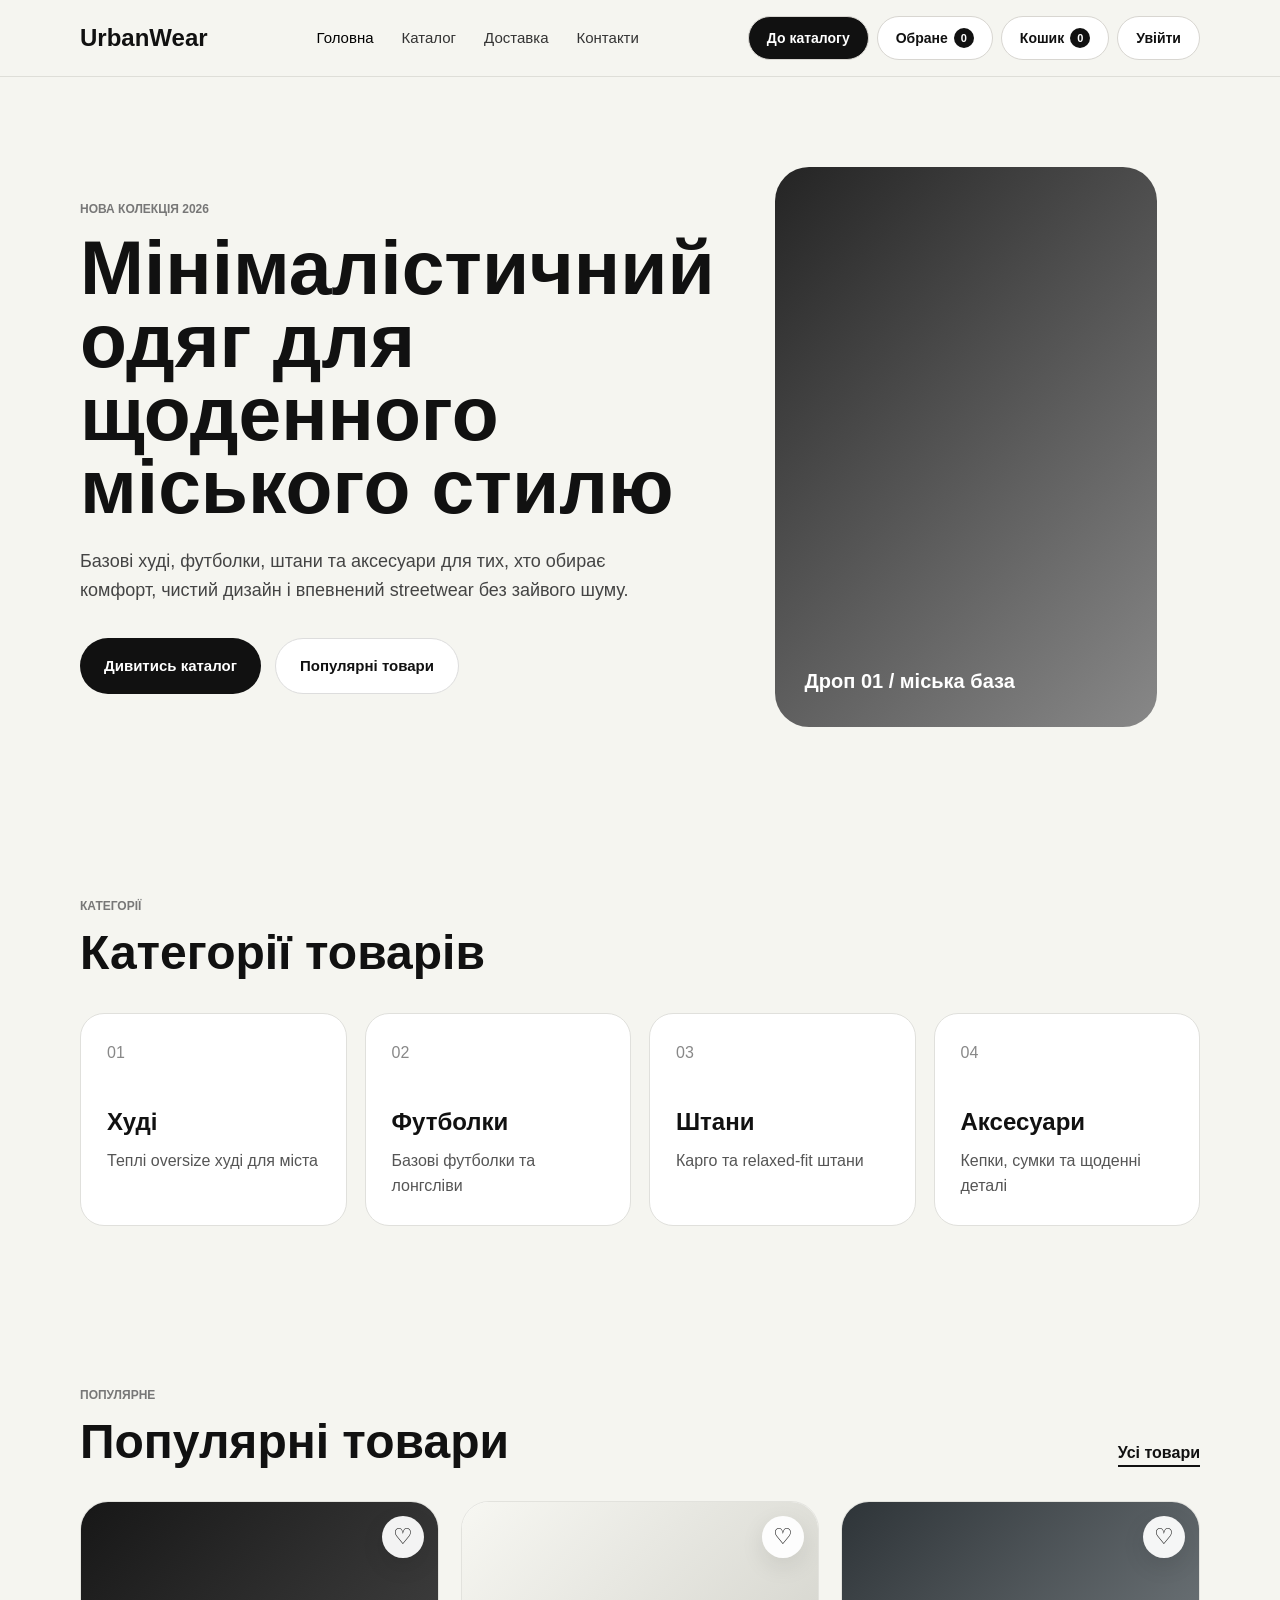
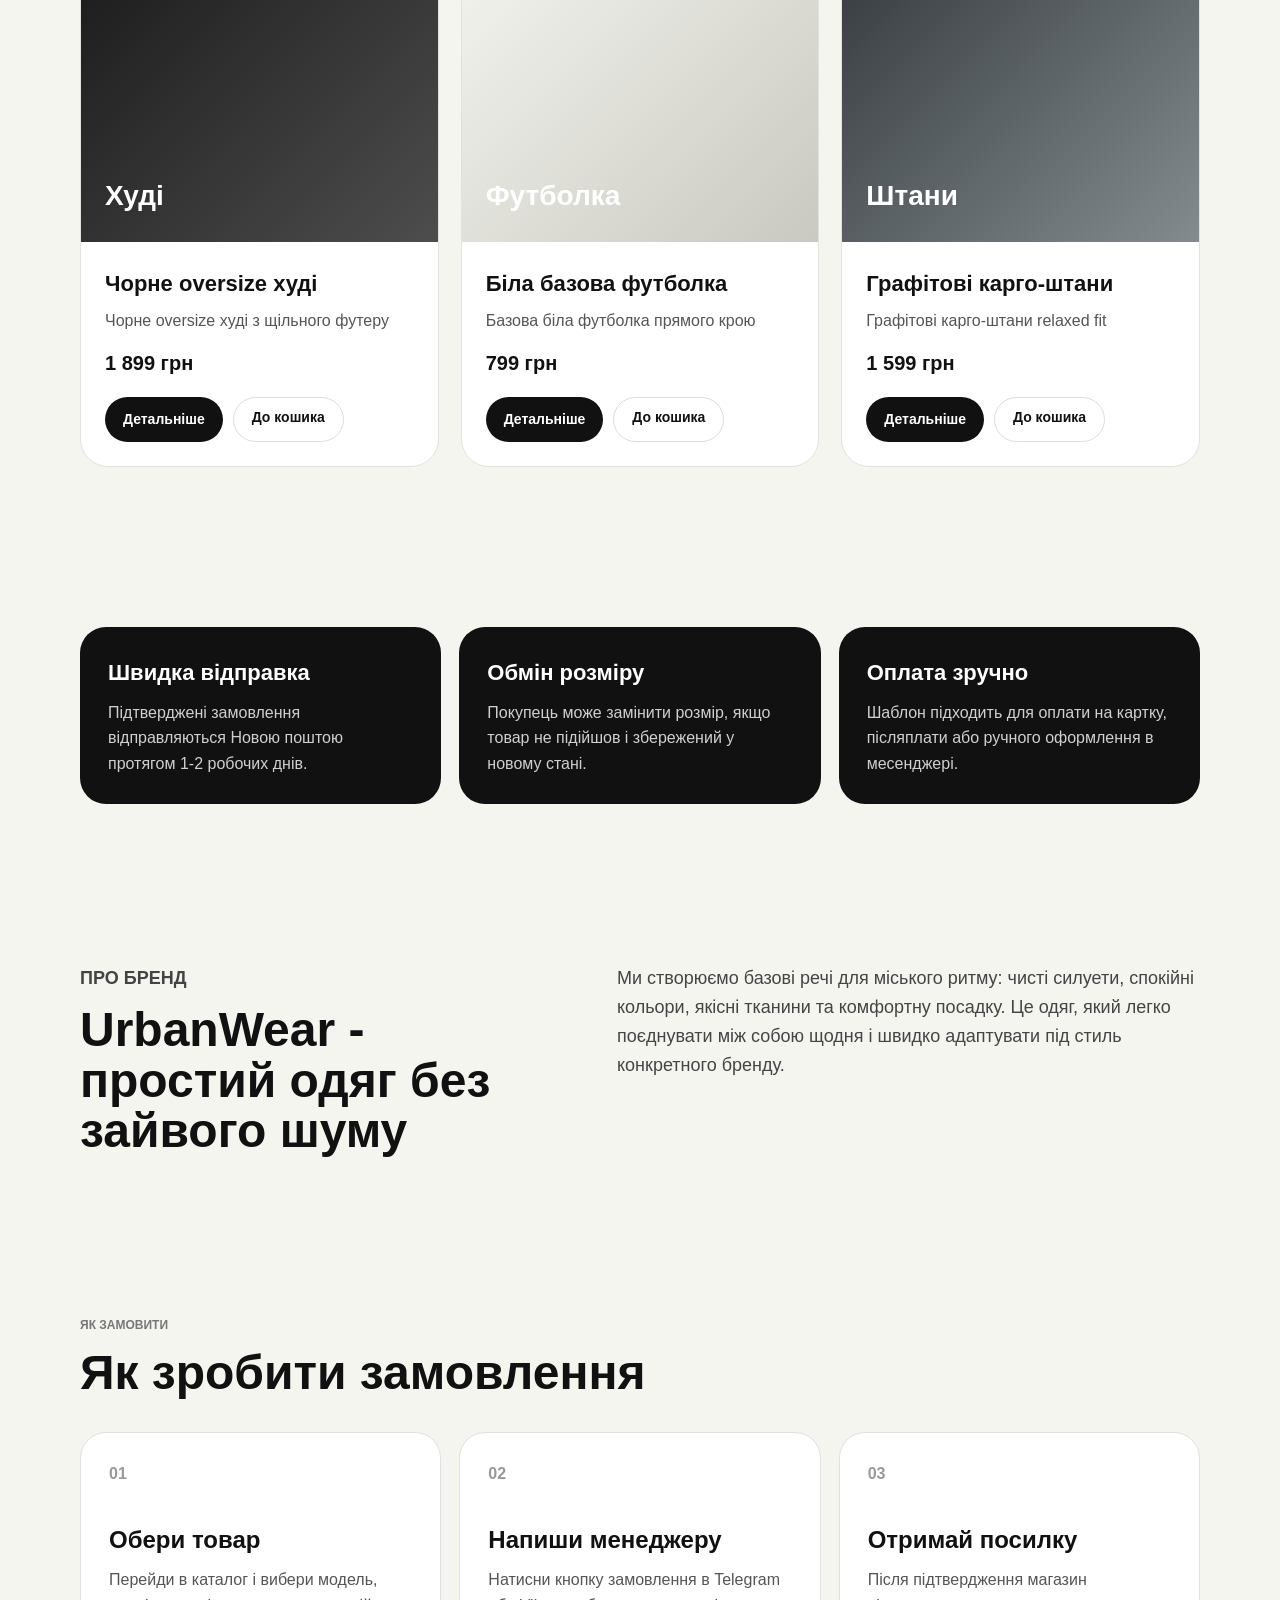
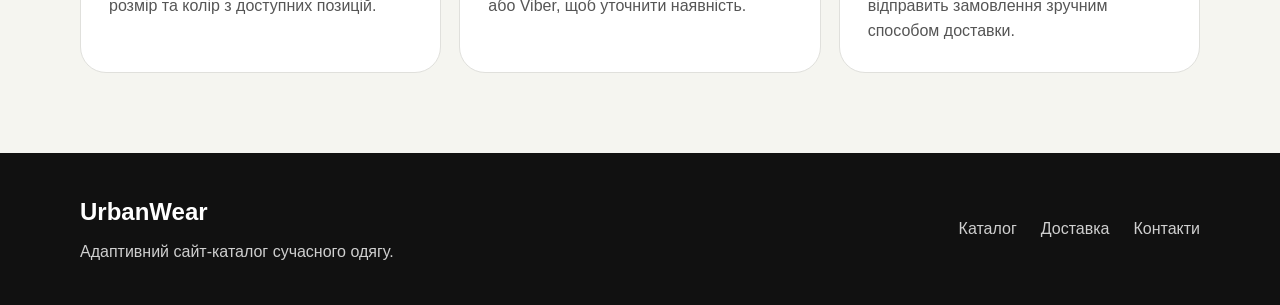
==== index.html @ c89735ac "Publish UrbanWear website" ====
<!DOCTYPE html>
<html lang="uk">
<head>
  <meta charset="UTF-8" />
  <meta name="viewport" content="width=device-width, initial-scale=1.0" />
  <meta
    name="description"
    content="UrbanWear - адаптивний HTML/CSS/JS шаблон сайту-каталогу для магазину одягу, streetwear бренду або Instagram-магазину."
  />
  <title>UrbanWear - магазин сучасного одягу</title>
  <link rel="stylesheet" href="css/style.css?v=mobile-hero-2" />
  <link rel="stylesheet" href="css/mobile-store.css?v=mobile-hero-2" />
</head>
<body>
  <header class="header">
    <div class="container header__inner">
      <a href="index.html" class="logo">UrbanWear</a>

      <button class="burger" type="button" aria-label="Відкрити меню">
        <span></span>
        <span></span>
        <span></span>
      </button>

      <nav class="nav" aria-label="Головна навігація">
        <a href="index.html" aria-current="page">Головна</a>
        <a href="catalog.html">Каталог</a>
        <a href="delivery.html">Доставка</a>
        <a href="contacts.html">Контакти</a>
      </nav>

      <a href="catalog.html" class="header__btn">До каталогу</a>
    </div>
  </header>

  <main>
    <section class="hero">
      <div class="container hero__inner">
        <div class="hero__content">
          <p class="label" data-store-text="heroKicker">Нова колекція 2026</p>
          <h1 data-store-text="heroTitle">Мінімалістичний одяг для щоденного міського стилю</h1>
          <p class="hero__text" data-store-text="heroText">
            Базові худі, футболки, штани та аксесуари для тих, хто обирає комфорт,
            чистий дизайн і впевнений streetwear без зайвого шуму.
          </p>
          <div class="hero__actions">
            <a href="catalog.html" class="btn btn--dark">Дивитись каталог</a>
            <a href="#popular" class="btn btn--light">Популярні товари</a>
          </div>
        </div>

        <div class="hero__image" aria-label="Візуальний блок колекції UrbanWear">
          <div class="hero__photo-placeholder">
            <span data-store-text="heroVisualText">Дроп 01 / міська база</span>
          </div>
        </div>
      </div>
    </section>

    <section class="categories">
      <div class="container">
        <div class="section-heading">
          <p class="label">Категорії</p>
          <h2>Категорії товарів</h2>
        </div>

        <div class="category-grid">
          <a href="catalog.html" class="category-card">
            <span>01</span>
            <h3>Худі</h3>
            <p>Теплі oversize худі для міста</p>
          </a>

          <a href="catalog.html" class="category-card">
            <span>02</span>
            <h3>Футболки</h3>
            <p>Базові футболки та лонгсліви</p>
          </a>

          <a href="catalog.html" class="category-card">
            <span>03</span>
            <h3>Штани</h3>
            <p>Карго та relaxed-fit штани</p>
          </a>

          <a href="catalog.html" class="category-card">
            <span>04</span>
            <h3>Аксесуари</h3>
            <p>Кепки, сумки та щоденні деталі</p>
          </a>
        </div>
      </div>
    </section>

    <section class="popular" id="popular">
      <div class="container">
        <div class="section-heading section-heading--between">
          <div>
            <p class="label">Популярне</p>
            <h2>Популярні товари</h2>
          </div>

          <a href="catalog.html" class="text-link">Усі товари</a>
        </div>

        <div class="product-grid" id="popularProducts"></div>
      </div>
    </section>

    <section class="benefits">
      <div class="container benefits__grid">
        <div class="benefit-card">
          <h3>Швидка відправка</h3>
          <p>Підтверджені замовлення відправляються Новою поштою протягом 1-2 робочих днів.</p>
        </div>

        <div class="benefit-card">
          <h3>Обмін розміру</h3>
          <p>Покупець може замінити розмір, якщо товар не підійшов і збережений у новому стані.</p>
        </div>

        <div class="benefit-card">
          <h3>Оплата зручно</h3>
          <p>Шаблон підходить для оплати на картку, післяплати або ручного оформлення в месенджері.</p>
        </div>
      </div>
    </section>

    <section class="about">
      <div class="container about__inner">
        <div>
          <p class="label">Про бренд</p>
          <h2 data-store-text="aboutTitle">UrbanWear - простий одяг без зайвого шуму</h2>
        </div>

        <p data-store-text="aboutText">
          Ми створюємо базові речі для міського ритму: чисті силуети, спокійні кольори,
          якісні тканини та комфортну посадку. Це одяг, який легко поєднувати між собою
          щодня і швидко адаптувати під стиль конкретного бренду.
        </p>
      </div>
    </section>

    <section class="order-steps">
      <div class="container">
        <div class="section-heading">
          <p class="label">Як замовити</p>
          <h2>Як зробити замовлення</h2>
        </div>

        <div class="steps-grid">
          <div class="step-card">
            <span>01</span>
            <h3>Обери товар</h3>
            <p>Перейди в каталог і вибери модель, розмір та колір з доступних позицій.</p>
          </div>

          <div class="step-card">
            <span>02</span>
            <h3>Напиши менеджеру</h3>
            <p>Натисни кнопку замовлення в Telegram або Viber, щоб уточнити наявність.</p>
          </div>

          <div class="step-card">
            <span>03</span>
            <h3>Отримай посилку</h3>
            <p>Після підтвердження магазин відправить замовлення зручним способом доставки.</p>
          </div>
        </div>
      </div>
    </section>
  </main>

  <footer class="footer">
    <div class="container footer__inner">
      <div>
        <a href="index.html" class="logo logo--footer">UrbanWear</a>
        <p data-store-text="footerText">Адаптивний сайт-каталог сучасного одягу.</p>
      </div>

      <div class="footer__links">
        <a href="catalog.html">Каталог</a>
        <a href="delivery.html">Доставка</a>
        <a href="contacts.html">Контакти</a>
      </div>
    </div>
  </footer>

  <script src="js/products.js"></script>
  <script src="js/auth.js"></script>
  <script src="js/analytics.js"></script>
  <script src="js/cart.js"></script>
  <script src="js/favorites.js"></script>
  <script src="js/main.js?v=mobile-hero-2"></script>
</body>
</html>
---- css/style.css ----
* { box-sizing: border-box; margin: 0; padding: 0; }
html { scroll-behavior: smooth; }
body { font-family: Arial, sans-serif; background: #f5f5f0; color: #111111; line-height: 1.6; }
a { color: inherit; text-decoration: none; }
.container { width: min(1120px, 92%); margin: 0 auto; }
.header { background: #f5f5f0; border-bottom: 1px solid #deded8; position: sticky; top: 0; z-index: 10; }
.header__inner { height: 76px; display: flex; align-items: center; justify-content: space-between; }
.logo { font-size: 24px; font-weight: 800; letter-spacing: 0; }
.nav { display: flex; gap: 28px; font-size: 15px; }
.nav a { color: #333333; }
.nav a:hover,
.nav a[aria-current="page"] { color: #000000; }
.header__btn { background: #111111; color: #ffffff; padding: 12px 20px; border-radius: 999px; font-size: 14px; }
.mobile-header-shortcuts { display: none; }
.hero { padding: 90px 0; }
.hero__inner { display: grid; grid-template-columns: 1.1fr 0.9fr; gap: 60px; align-items: center; }
.label { text-transform: uppercase; letter-spacing: 0; font-size: 12px; font-weight: 700; color: #777777; margin-bottom: 12px; }
.hero h1 { font-size: clamp(42px, 6vw, 78px); line-height: 0.95; letter-spacing: 0; max-width: 720px; margin-bottom: 24px; }
.hero__text { font-size: 18px; color: #444444; max-width: 580px; margin-bottom: 34px; }
.hero__actions { display: flex; gap: 14px; flex-wrap: wrap; }
.btn { display: inline-flex; align-items: center; justify-content: center; padding: 15px 24px; border-radius: 999px; font-weight: 700; font-size: 15px; }
.btn--dark { background: #111111; color: #ffffff; }
.btn--light { background: #ffffff; color: #111111; border: 1px solid #dddddd; }
.hero__photo-placeholder { height: 560px; background: linear-gradient(135deg, #242424, #888888); border-radius: 34px; display: flex; align-items: flex-end; justify-content: flex-start; padding: 30px; color: #ffffff; font-weight: 700; font-size: 20px; }
.categories, .popular, .benefits, .about, .order-steps { padding: 80px 0; }
.section-heading { margin-bottom: 34px; }
.section-heading h2 { font-size: clamp(32px, 4vw, 48px); letter-spacing: 0; line-height: 1.05; }
.section-heading--between { display: flex; justify-content: space-between; align-items: end; gap: 24px; }
.text-link { font-weight: 700; border-bottom: 2px solid #111111; }
.category-grid { display: grid; grid-template-columns: repeat(4, 1fr); gap: 18px; }
.category-card { background: #ffffff; border: 1px solid #e0e0dc; border-radius: 24px; padding: 26px; min-height: 180px; transition: 0.2s ease; }
.category-card:hover { transform: translateY(-4px); border-color: #111111; }
.category-card span { display: block; color: #888888; margin-bottom: 38px; }
.category-card h3 { font-size: 24px; margin-bottom: 6px; }
.category-card p { color: #555555; }
.product-grid { display: grid; grid-template-columns: repeat(3, 1fr); gap: 22px; }
.product-card { background: #ffffff; border-radius: 28px; overflow: hidden; border: 1px solid #e2e2dd; }
.product-card { position: relative; }
.product-favorite-button { width: 42px; height: 42px; position: absolute; z-index: 2; top: 14px; right: 14px; border: 0; border-radius: 50%; background: rgba(255,255,255,.94); color: #111; font-size: 22px; cursor: pointer; box-shadow: 0 8px 24px rgba(0,0,0,.09); }
.product-favorite-button.is-favorite { background: #111; color: #fff; }
.product-card[hidden] { display: none; }
.product-card__image { height: 340px; background: var(--product-bg, #d9d9d2); display: flex; align-items: flex-end; padding: 24px; font-weight: 800; font-size: 28px; color: #ffffff; transition: filter 0.2s ease; }
.product-card__image:hover { filter: contrast(1.08); }
.product-card__image--photo,
.product-gallery__main--photo,
.cart-item__visual--photo {
  background-size: cover;
  background-position: center;
  background-repeat: no-repeat;
}

/* Mobile-only storefront polish. Desktop styles above remain unchanged. */
@media (max-width: 760px) {
  body {
    font-size: 17px;
    line-height: 1.5;
    background: #fbfaf8;
  }

  .container {
    width: calc(100% - 24px);
  }

  .header {
    background: rgba(255, 255, 255, .96);
    box-shadow: 0 4px 18px rgba(17, 17, 17, .035);
  }

  .header__inner {
    min-height: 76px;
    padding: 12px 0;
    grid-template-columns: auto minmax(0, 1fr);
  }

  .logo {
    font-size: clamp(22px, 7vw, 29px);
    letter-spacing: 3px;
    white-space: nowrap;
  }

  .burger {
    width: 48px;
    height: 48px;
    border: 0;
    border-radius: 12px;
  }

  .burger span {
    width: 24px;
  }

  .nav {
    border-radius: 14px;
    padding: 8px;
  }

  .nav a {
    min-height: 50px;
    padding: 13px 16px;
    font-size: 17px;
  }

  .hero,
  .page-hero,
  .product-page {
    padding-top: 34px;
  }

  .hero h1,
  .page-hero h1 {
    font-size: clamp(38px, 11vw, 52px);
    line-height: 1.02;
  }

  .hero__text,
  .page-hero p {
    font-size: 17px;
    line-height: 1.55;
  }

  .btn,
  .filter-btn,
  .product-card__btn {
    min-height: 50px;
    font-size: 16px;
  }

  .catalog-filter {
    margin-bottom: 22px;
    gap: 10px;
    scrollbar-width: none;
  }

  .catalog-filter::-webkit-scrollbar {
    display: none;
  }

  .filter-btn {
    min-height: 46px;
    padding: 0 18px;
  }

  .product-grid,
  .product-grid--catalog {
    grid-template-columns: repeat(2, minmax(0, 1fr));
    gap: 12px;
  }

  .product-card {
    min-width: 0;
    border-radius: 15px;
    box-shadow: 0 10px 30px rgba(25, 20, 15, .035);
  }

  .product-card__image {
    height: clamp(205px, 56vw, 280px);
    padding: 12px;
    font-size: 14px;
  }

  .product-card__image--photo span {
    padding: 5px 8px;
    font-size: 10px;
  }

  .product-favorite-button {
    width: 44px;
    height: 44px;
    top: 10px;
    right: 10px;
    font-size: 22px;
  }

  .product-card__body {
    padding: 14px;
  }

  .product-card__body h3 {
    min-height: 42px;
    margin-bottom: 6px;
    font-size: 16px;
    line-height: 1.3;
  }

  .product-card__body p {
    margin-bottom: 9px;
    font-size: 13px;
  }

  .product-card__body strong {
    margin-bottom: 12px;
    font-size: 18px;
  }

  .product-card__btn {
    min-height: 46px;
    padding: 10px 8px;
    font-size: 14px;
    text-align: center;
  }

  .product-page__inner {
    gap: 16px;
  }

  .product-gallery__main {
    height: min(112vw, 520px);
    border-radius: 16px;
  }

  .product-gallery__thumb {
    height: 94px;
    border-radius: 12px;
  }

  .product-info {
    padding: 20px;
    border-radius: 16px;
  }

  .product-info h1 {
    font-size: 36px;
    line-height: 1.06;
  }

  .product-info__desc,
  .product-details li {
    font-size: 16px;
  }

  .product-price {
    font-size: 30px;
  }

  .size-list button {
    min-height: 52px;
    font-size: 16px;
  }

  .product-actions .btn {
    min-height: 52px;
  }

  .category-grid,
  .benefits__grid,
  .steps-grid,
  .info-grid,
  .contacts-grid,
  .form-layout {
    grid-template-columns: 1fr;
  }

  .category-card,
  .benefit-card,
  .step-card,
  .info-card,
  .contact-card,
  .contact-form,
  .faq-item {
    border-radius: 16px;
    padding: 22px;
  }

  .contact-list li,
  .info-card li {
    min-height: 58px;
    font-size: 16px;
  }

  .contact-form label {
    font-size: 16px;
  }

  .contact-form input,
  .contact-form textarea,
  .auth-card input {
    min-height: 54px;
    font-size: 16px;
  }

  .auth-page {
    padding: 32px 0 50px;
  }

  .auth-layout,
  .auth-grid {
    grid-template-columns: 1fr;
    gap: 18px;
  }

  .auth-copy h1 {
    font-size: 40px;
  }

  .auth-card {
    padding: 24px;
    border-radius: 16px;
  }

  .auth-card h2 {
    font-size: 28px;
  }

  .social-login {
    grid-template-columns: 1fr;
  }

  .social-login button {
    min-height: 50px;
    font-size: 15px;
  }
}

@media (max-width: 380px) {
  .product-grid,
  .product-grid--catalog {
    gap: 8px;
  }

  .product-card__body {
    padding: 11px;
  }

  .product-card__body h3 {
    font-size: 15px;
  }

  .product-card__btn {
    font-size: 13px;
  }
}
.product-card__image--photo span,
.product-gallery__main--photo span,
.cart-item__visual--photo span {
  border-radius: 999px;
  background: rgba(17, 17, 17, 0.72);
  padding: 8px 12px;
  color: #ffffff;
  font-size: 13px;
}
.product-card__body { padding: 24px; }
.product-card__body h3 { font-size: 22px; margin-bottom: 6px; }
.product-card__body p { color: #555555; margin-bottom: 14px; }
.product-card__body strong { display: block; font-size: 20px; margin-bottom: 18px; }
.product-card__btn { display: inline-flex; background: #111111; color: #ffffff; padding: 11px 18px; border-radius: 999px; font-size: 14px; font-weight: 700; }
.benefits__grid { display: grid; grid-template-columns: repeat(3, 1fr); gap: 18px; }
.benefit-card { background: #111111; color: #ffffff; border-radius: 26px; padding: 28px; }
.benefit-card h3 { font-size: 22px; margin-bottom: 10px; }
.benefit-card p { color: #d0d0d0; }
.about__inner { display: grid; grid-template-columns: 0.9fr 1.1fr; gap: 60px; align-items: start; }
.about h2 { font-size: clamp(32px, 4vw, 48px); line-height: 1.05; letter-spacing: 0; }
.about p { font-size: 18px; color: #444444; }
.steps-grid { display: grid; grid-template-columns: repeat(3, 1fr); gap: 18px; }
.step-card { background: #ffffff; border-radius: 26px; padding: 28px; border: 1px solid #e0e0dc; }
.step-card span { display: block; font-weight: 800; color: #999999; margin-bottom: 34px; }
.step-card h3 { font-size: 24px; margin-bottom: 8px; }
.step-card p { color: #555555; }
.footer { padding: 40px 0; background: #111111; color: #ffffff; }
.footer__inner { display: flex; align-items: center; justify-content: space-between; gap: 24px; }
.logo--footer { display: inline-block; margin-bottom: 8px; }
.footer p { color: #cfcfcf; }
.footer__links { display: flex; gap: 24px; color: #cfcfcf; }
.page { padding: 80px 0; }
.page h1 { font-size: clamp(40px, 6vw, 72px); line-height: 1; letter-spacing: 0; margin-bottom: 18px; }
.page p { color: #444; font-size: 18px; max-width: 720px; }
@media (max-width: 900px) {
  .header__inner { height: auto; padding: 18px 0; flex-wrap: wrap; gap: 16px; }
  .nav { order: 3; width: 100%; justify-content: center; flex-wrap: wrap; gap: 18px; }
  .hero { padding: 60px 0; }
  .hero__inner, .about__inner { grid-template-columns: 1fr; gap: 34px; }
  .hero__photo-placeholder { height: 380px; }
  .category-grid, .product-grid, .benefits__grid, .steps-grid { grid-template-columns: 1fr 1fr; }
}
@media (max-width: 620px) {
  .header__btn { display: none; }
  .hero h1 { letter-spacing: 0; }
  .category-grid, .product-grid, .benefits__grid, .steps-grid { grid-template-columns: 1fr; }
  .section-heading--between { align-items: flex-start; flex-direction: column; }
  .footer__inner { align-items: flex-start; flex-direction: column; }
  .footer__links { flex-direction: column; gap: 10px; }
}
/* Inner pages */

.page-hero {
  padding: 80px 0 40px;
}

.page-hero h1 {
  font-size: clamp(42px, 6vw, 72px);
  line-height: 0.95;
  letter-spacing: 0;
  margin-bottom: 18px;
}

.page-hero p {
  max-width: 620px;
  font-size: 18px;
  color: #444444;
}

.catalog-section {
  padding: 40px 0 90px;
}

.catalog-filter {
  display: flex;
  gap: 12px;
  flex-wrap: wrap;
  margin-bottom: 34px;
}

.filter-btn {
  border: 1px solid #d8d8d2;
  background: #ffffff;
  color: #111111;
  padding: 11px 18px;
  border-radius: 999px;
  font-weight: 700;
  cursor: pointer;
}

.filter-btn.active,
.filter-btn:hover {
  background: #111111;
  color: #ffffff;
  border-color: #111111;
}

.product-grid--catalog {
  grid-template-columns: repeat(3, 1fr);
}

@media (max-width: 900px) {
  .product-grid--catalog {
    grid-template-columns: 1fr 1fr;
  }
}

@media (max-width: 620px) {
  .product-grid--catalog {
    grid-template-columns: 1fr;
  }

  .page-hero h1 {
    letter-spacing: 0;
  }
}/* Product page */

.product-page {
  padding: 80px 0;
}

.product-page__inner {
  display: grid;
  grid-template-columns: 1fr 0.9fr;
  gap: 60px;
  align-items: start;
}

.product-gallery__main {
  height: 640px;
  border-radius: 34px;
  background: var(--product-bg, linear-gradient(135deg, #1f1f1f, #777777));
  color: #ffffff;
  display: flex;
  align-items: flex-end;
  padding: 34px;
  font-size: 42px;
  font-weight: 800;
  letter-spacing: 0;
}

.product-gallery__thumbs {
  display: grid;
  grid-template-columns: repeat(3, 1fr);
  gap: 14px;
  margin-top: 14px;
}

.product-gallery__thumb {
  height: 130px;
  border-radius: 22px;
  background: #d8d8d2;
  border: 0;
  display: flex;
  align-items: center;
  justify-content: center;
  font-weight: 800;
  color: #555555;
  cursor: pointer;
}

.product-gallery__thumb--photo {
  background-size: cover;
  background-position: center;
  background-repeat: no-repeat;
}

.product-gallery__thumb.is-active {
  outline: 2px solid #111111;
  outline-offset: 3px;
}

.product-info {
  background: #ffffff;
  border: 1px solid #e1e1dc;
  border-radius: 34px;
  padding: 38px;
  position: sticky;
  top: 100px;
}

.product-info h1 {
  font-size: clamp(36px, 5vw, 58px);
  line-height: 0.95;
  letter-spacing: 0;
  margin-bottom: 20px;
}

.product-info__desc {
  color: #444444;
  font-size: 17px;
  margin-bottom: 24px;
}

.product-price {
  font-size: 32px;
  font-weight: 800;
  margin-bottom: 28px;
}

.product-options,
.product-details {
  margin-bottom: 28px;
}

.product-options h3,
.product-details h3 {
  font-size: 20px;
  margin-bottom: 12px;
}

.size-list {
  display: flex;
  gap: 10px;
  flex-wrap: wrap;
}

.size-list button {
  width: 52px;
  height: 44px;
  border-radius: 999px;
  border: 1px solid #d5d5cf;
  background: #f5f5f0;
  font-weight: 800;
  cursor: pointer;
}

.size-list button:hover,
.size-list button.is-active {
  background: #111111;
  color: #ffffff;
  border-color: #111111;
}

.product-details ul {
  list-style: none;
}

.product-details li {
  padding: 10px 0;
  border-bottom: 1px solid #eeeeea;
  color: #444444;
}

.product-actions {
  display: flex;
  flex-wrap: wrap;
  gap: 12px;
  margin-bottom: 18px;
}
.product-actions .btn--favorite { border: 1px solid #e2e2dd; background: #fff; color: #111; gap: 5px; }
.product-actions .btn--favorite.is-favorite { background: #f4ede5; }

.product-note {
  font-size: 13px;
  color: #777777;
}

@media (max-width: 900px) {
  .product-page__inner {
    grid-template-columns: 1fr;
  }

  .product-info {
    position: static;
  }

  .product-gallery__main {
    height: 460px;
  }
}

@media (max-width: 620px) {
  .product-page {
    padding: 50px 0;
  }

  .product-info {
    padding: 26px;
  }

  .product-gallery__main {
    height: 360px;
    font-size: 32px;
    border-radius: 26px;
  }

  .product-gallery__thumb {
    height: 90px;
  }
}/* Delivery page */

.info-section {
  padding: 40px 0 80px;
}

.info-grid {
  display: grid;
  grid-template-columns: repeat(3, 1fr);
  gap: 18px;
}

.info-card {
  background: #ffffff;
  border: 1px solid #e1e1dc;
  border-radius: 28px;
  padding: 30px;
}

.info-card span {
  display: block;
  font-weight: 800;
  color: #999999;
  margin-bottom: 36px;
}

.info-card h2 {
  font-size: 30px;
  line-height: 1;
  letter-spacing: 0;
  margin-bottom: 16px;
}

.info-card p {
  color: #444444;
  margin-bottom: 20px;
}

.info-card ul {
  list-style: none;
}

.info-card li {
  padding: 10px 0;
  border-bottom: 1px solid #eeeeea;
  color: #333333;
}

.faq-section {
  padding: 70px 0;
}

.faq-list {
  display: grid;
  gap: 12px;
}

.faq-item {
  background: #ffffff;
  border: 1px solid #e1e1dc;
  border-radius: 20px;
  padding: 22px 24px;
}

.faq-item summary {
  cursor: pointer;
  font-weight: 800;
  font-size: 18px;
}

.faq-item p {
  margin-top: 14px;
  color: #444444;
}

.cta-section {
  padding: 40px 0 90px;
}

.cta-box {
  background: #111111;
  color: #ffffff;
  border-radius: 34px;
  padding: 46px;
  display: flex;
  justify-content: space-between;
  align-items: center;
  gap: 34px;
}

.cta-box h2 {
  font-size: clamp(32px, 4vw, 48px);
  line-height: 1;
  letter-spacing: 0;
  margin-bottom: 14px;
}

.cta-box p {
  color: #d0d0d0;
  max-width: 600px;
}

.cta-box .btn--dark {
  background: #ffffff;
  color: #111111;
  flex-shrink: 0;
}

@media (max-width: 900px) {
  .info-grid {
    grid-template-columns: 1fr;
  }

  .cta-box {
    align-items: flex-start;
    flex-direction: column;
  }
}

@media (max-width: 620px) {
  .cta-box {
    padding: 30px;
    border-radius: 26px;
  }
}/* Contacts page */

.contacts-section {
  padding: 40px 0 80px;
}

.contacts-grid {
  display: grid;
  grid-template-columns: 1fr 1fr;
  gap: 18px;
}

.contact-card {
  background: #ffffff;
  border: 1px solid #e1e1dc;
  border-radius: 30px;
  padding: 34px;
}

.contact-card--dark {
  background: #111111;
  color: #ffffff;
}

.contact-card h2 {
  font-size: clamp(30px, 4vw, 44px);
  line-height: 1;
  letter-spacing: 0;
  margin-bottom: 16px;
}

.contact-card p {
  color: #444444;
  margin-bottom: 28px;
}

.contact-card--dark p {
  color: #d0d0d0;
}

.contact-actions {
  display: flex;
  gap: 12px;
  flex-wrap: wrap;
}

.contact-list {
  list-style: none;
}

.contact-list li {
  padding: 16px 0;
  border-bottom: 1px solid #eeeeea;
}

.contact-list span {
  display: block;
  color: #777777;
  margin-bottom: 4px;
}

.contact-list strong {
  font-size: 18px;
}

.form-section {
  padding: 40px 0 90px;
}

.form-layout {
  display: grid;
  grid-template-columns: 0.8fr 1.2fr;
  gap: 50px;
  align-items: start;
}

.form-layout h2 {
  font-size: clamp(32px, 4vw, 48px);
  line-height: 1;
  letter-spacing: 0;
  margin-bottom: 16px;
}

.form-layout p {
  color: #444444;
}

.contact-form {
  background: #ffffff;
  border: 1px solid #e1e1dc;
  border-radius: 30px;
  padding: 34px;
  display: grid;
  gap: 18px;
}

.contact-form label {
  display: grid;
  gap: 8px;
  font-weight: 800;
}

.contact-form input,
.contact-form textarea {
  width: 100%;
  border: 1px solid #d8d8d2;
  background: #f5f5f0;
  border-radius: 16px;
  padding: 15px 16px;
  font: inherit;
  outline: none;
}

.contact-form textarea {
  min-height: 140px;
  resize: vertical;
}

.contact-form input:focus,
.contact-form textarea:focus {
  border-color: #111111;
}

.contact-form button {
  border: none;
  cursor: pointer;
  justify-self: start;
}

.form-message {
  color: #2f6f42;
  font-weight: 700;
  margin: 0;
}

@media (max-width: 900px) {
  .contacts-grid,
  .form-layout {
    grid-template-columns: 1fr;
  }
}

@media (max-width: 620px) {
  .contact-card,
  .contact-form {
    padding: 26px;
    border-radius: 24px;
  }
}/* Mobile improvements */

.burger {
  display: none;
  width: 44px;
  height: 44px;
  border: 1px solid #d8d8d2;
  background: #ffffff;
  border-radius: 999px;
  align-items: center;
  justify-content: center;
  flex-direction: column;
  gap: 5px;
  cursor: pointer;
}

.burger span {
  width: 18px;
  height: 2px;
  background: #111111;
  border-radius: 999px;
  transition: 0.2s ease;
}

@media (max-width: 760px) {
  body {
    font-size: 15px;
  }

  .container {
    width: min(100% - 32px, 1120px);
  }

  .header {
    position: sticky;
    top: 0;
  }

  .header__inner {
    min-height: 68px;
    height: auto;
    padding: 12px 0;
    display: grid;
    grid-template-columns: 1fr auto;
    gap: 12px;
  }

  .logo {
    font-size: 22px;
  }

  .burger {
    display: inline-flex;
  }

  .header__btn {
    display: none;
  }

  .nav {
    display: none;
    grid-column: 1 / -1;
    width: 100%;
    background: #ffffff;
    border: 1px solid #e1e1dc;
    border-radius: 22px;
    padding: 12px;
    gap: 4px;
  }

  .nav.is-open {
    display: grid;
  }

  .nav a {
    display: block;
    padding: 13px 14px;
    border-radius: 14px;
    font-weight: 700;
  }

  .nav a:hover {
    background: #f5f5f0;
  }

  .burger.is-open span:nth-child(1) {
    transform: translateY(7px) rotate(45deg);
  }

  .burger.is-open span:nth-child(2) {
    opacity: 0;
  }

  .burger.is-open span:nth-child(3) {
    transform: translateY(-7px) rotate(-45deg);
  }

  .hero {
    padding: 44px 0 54px;
  }

  .hero__inner {
    gap: 28px;
  }

  .hero h1 {
    font-size: 42px;
    line-height: 0.96;
    letter-spacing: 0;
  }

  .hero__text {
    font-size: 16px;
    margin-bottom: 24px;
  }

  .hero__actions {
    display: grid;
    grid-template-columns: 1fr;
  }

  .btn {
    width: 100%;
    padding: 14px 18px;
  }

  .hero__photo-placeholder {
    height: 320px;
    border-radius: 26px;
    padding: 22px;
  }

  .categories,
  .popular,
  .benefits,
  .about,
  .order-steps {
    padding: 54px 0;
  }

  .section-heading {
    margin-bottom: 24px;
  }

  .section-heading h2,
  .about h2 {
    font-size: 34px;
    line-height: 1;
    letter-spacing: 0;
  }

  .category-card,
  .product-card,
  .benefit-card,
  .step-card,
  .info-card,
  .contact-card,
  .contact-form {
    border-radius: 22px;
  }

  .category-card {
    min-height: auto;
    padding: 22px;
  }

  .category-card span {
    margin-bottom: 24px;
  }

  .product-card__image {
    height: 250px;
    padding: 20px;
    font-size: 24px;
  }

  .product-card__body {
    padding: 20px;
  }

  .product-card__body h3 {
    font-size: 20px;
  }

  .product-card__btn {
    width: 100%;
    justify-content: center;
  }

  .about__inner {
    gap: 22px;
  }

  .about p {
    font-size: 16px;
  }

  .footer {
    padding: 32px 0;
  }
}/* Product mobile improvements */

@media (max-width: 760px) {
  .product-page {
    padding: 38px 0 50px;
  }

  .product-page__inner {
    gap: 24px;
  }

  .product-gallery__main {
    height: 320px;
    border-radius: 24px;
    padding: 22px;
    font-size: 30px;
    letter-spacing: 0;
  }

  .product-gallery__thumbs {
    gap: 10px;
  }

  .product-gallery__thumb {
    height: 82px;
    border-radius: 16px;
  }

  .product-info {
    padding: 24px;
    border-radius: 24px;
  }

  .product-info h1 {
    font-size: 34px;
    line-height: 1;
    letter-spacing: 0;
  }

  .product-info__desc {
    font-size: 15px;
  }

  .product-price {
    font-size: 28px;
  }

  .size-list {
    display: grid;
    grid-template-columns: repeat(4, 1fr);
  }

  .size-list button {
    width: 100%;
  }

  .product-actions {
    display: grid;
    grid-template-columns: 1fr;
  }

  .product-note {
    font-size: 12px;
  }
}/* Inner pages mobile improvements */

@media (max-width: 760px) {
  .page-hero {
    padding: 46px 0 26px;
  }

  .page-hero h1 {
    font-size: 40px;
    line-height: 0.98;
    letter-spacing: 0;
  }

  .page-hero p {
    font-size: 16px;
  }

  .catalog-section,
  .info-section,
  .contacts-section {
    padding: 28px 0 56px;
  }

  .catalog-filter {
    gap: 8px;
    overflow-x: auto;
    flex-wrap: nowrap;
    padding-bottom: 6px;
  }

  .filter-btn {
    flex: 0 0 auto;
    padding: 10px 15px;
  }

  .faq-section {
    padding: 50px 0;
  }

  .faq-item {
    padding: 18px;
    border-radius: 18px;
  }

  .faq-item summary {
    font-size: 16px;
  }

  .cta-section,
  .form-section {
    padding: 30px 0 60px;
  }

  .cta-box {
    padding: 26px;
    border-radius: 24px;
  }

  .cta-box h2,
  .form-layout h2,
  .contact-card h2 {
    font-size: 32px;
    letter-spacing: 0;
  }

  .contact-actions {
    display: grid;
    grid-template-columns: 1fr;
  }

  .contact-list strong {
    font-size: 16px;
    word-break: break-word;
  }

  .contact-form button {
    width: 100%;
  }
}

/* Admin panel */

.admin-page {
  background: #eeeeea;
}

.admin-shell {
  min-height: 100vh;
  display: grid;
  grid-template-columns: 280px 1fr;
}

.admin-sidebar {
  background: #111111;
  color: #ffffff;
  padding: 28px;
  display: flex;
  flex-direction: column;
  justify-content: space-between;
  gap: 32px;
}

.admin-sidebar p {
  color: #cfcfcf;
  margin-top: 8px;
}

.admin-tabs {
  display: grid;
  gap: 8px;
}

.admin-tab,
.admin-site-link {
  border: 1px solid rgba(255, 255, 255, 0.14);
  background: transparent;
  color: #ffffff;
  border-radius: 8px;
  padding: 12px 14px;
  font: inherit;
  font-weight: 700;
  text-align: left;
  cursor: pointer;
}

.admin-tab:hover,
.admin-tab.is-active,
.admin-site-link:hover {
  background: #ffffff;
  color: #111111;
}

.admin-site-link {
  display: block;
}

.admin-workspace {
  padding: 32px;
  overflow-x: hidden;
}

.admin-header {
  display: flex;
  justify-content: space-between;
  align-items: flex-start;
  gap: 20px;
  margin-bottom: 24px;
}

.admin-header h1 {
  font-size: clamp(34px, 4vw, 56px);
  line-height: 1;
}

.admin-status {
  background: #ffffff;
  border: 1px solid #deded8;
  border-radius: 8px;
  padding: 10px 14px;
  color: #333333;
  font-weight: 700;
}

.admin-panel {
  display: none;
  background: #ffffff;
  border: 1px solid #deded8;
  border-radius: 8px;
  padding: 24px;
}

.admin-panel.is-active {
  display: block;
}

.admin-panel__header {
  display: flex;
  justify-content: space-between;
  align-items: center;
  gap: 16px;
  margin-bottom: 22px;
}

.admin-panel__header h2 {
  font-size: 28px;
  line-height: 1.1;
}

.admin-save-btn {
  width: auto;
  border: 0;
  cursor: pointer;
}

.admin-form-grid {
  display: grid;
  grid-template-columns: repeat(2, minmax(0, 1fr));
  gap: 16px;
}

.admin-form-grid label,
.admin-data-grid label {
  display: grid;
  gap: 8px;
  color: #222222;
  font-weight: 800;
}

.admin-form-grid input,
.admin-form-grid select,
.admin-form-grid textarea,
.admin-data-grid textarea {
  width: 100%;
  border: 1px solid #d6d6cf;
  background: #f7f7f3;
  color: #111111;
  border-radius: 8px;
  padding: 12px 13px;
  font: inherit;
  outline: none;
}

.admin-form-grid textarea,
.admin-data-grid textarea {
  resize: vertical;
}

.admin-form-grid input:focus,
.admin-form-grid select:focus,
.admin-form-grid textarea:focus,
.admin-data-grid textarea:focus {
  border-color: #111111;
  background: #ffffff;
}

.admin-field-wide {
  grid-column: 1 / -1;
}

.admin-checkbox {
  display: flex !important;
  align-items: center;
  gap: 10px !important;
}

.admin-checkbox input {
  width: auto;
}

.admin-products-layout {
  display: grid;
  grid-template-columns: 260px 1fr;
  gap: 20px;
  align-items: start;
}

.admin-product-list {
  display: grid;
  gap: 8px;
}

.admin-product-item {
  border: 1px solid #deded8;
  background: #f7f7f3;
  border-radius: 8px;
  padding: 12px;
  text-align: left;
  cursor: pointer;
}

.admin-product-item span {
  display: block;
  font-weight: 800;
  margin-bottom: 4px;
}

.admin-product-item small {
  color: #666666;
}

.admin-product-item:hover,
.admin-product-item.is-active {
  background: #111111;
  color: #ffffff;
  border-color: #111111;
}

.admin-product-item:hover small,
.admin-product-item.is-active small {
  color: #d0d0d0;
}

.admin-product-form {
  display: grid;
  gap: 18px;
}

.admin-actions {
  display: flex;
  gap: 12px;
  flex-wrap: wrap;
  margin-top: 18px;
}

.admin-actions .btn {
  width: auto;
  border: 0;
  cursor: pointer;
}

.admin-actions .btn--light,
.admin-panel__header .btn--light {
  border: 1px solid #d6d6cf;
}

.admin-data-grid {
  display: grid;
  grid-template-columns: 1fr 1fr;
  gap: 16px;
}

.admin-empty {
  background: #f7f7f3;
  border: 1px solid #deded8;
  border-radius: 8px;
  padding: 16px;
  color: #555555;
}

@media (max-width: 980px) {
  .admin-shell {
    grid-template-columns: 1fr;
  }

  .admin-sidebar {
    position: static;
  }

  .admin-tabs {
    grid-template-columns: repeat(2, minmax(0, 1fr));
  }

  .admin-products-layout,
  .admin-data-grid {
    grid-template-columns: 1fr;
  }
}

/* Final mobile storefront override: intentionally last so older mobile rules cannot shrink it. */
@media (max-width: 760px) {
  body { font-size: 17px; line-height: 1.5; background: #fbfaf8; }
  .container { width: calc(100% - 24px); }
  .header { background: rgba(255,255,255,.96); box-shadow: 0 4px 18px rgba(17,17,17,.035); }
  .header__inner { min-height: 76px; padding: 12px 0; grid-template-columns: auto minmax(0,1fr); }
  .logo { font-size: clamp(22px,7vw,29px); letter-spacing: 3px; white-space: nowrap; }
  .burger { width: 48px; height: 48px; border: 0; border-radius: 12px; }
  .burger span { width: 24px; }
  .nav { border-radius: 14px; padding: 8px; }
  .nav a { min-height: 50px; padding: 13px 16px; font-size: 17px; }
  .hero, .page-hero, .product-page { padding-top: 34px; }
  .hero h1, .page-hero h1 { font-size: clamp(38px,11vw,52px); line-height: 1.02; }
  .hero__text, .page-hero p { font-size: 17px; line-height: 1.55; }
  .btn, .filter-btn, .product-card__btn { min-height: 50px; font-size: 16px; }
  .catalog-filter { margin-bottom: 22px; gap: 10px; scrollbar-width: none; }
  .catalog-filter::-webkit-scrollbar { display: none; }
  .filter-btn { min-height: 46px; padding: 0 18px; }
  .product-grid, .product-grid--catalog { grid-template-columns: repeat(2,minmax(0,1fr)); gap: 12px; }
  .product-card { min-width: 0; border-radius: 15px; box-shadow: 0 10px 30px rgba(25,20,15,.035); }
  .product-card__image { height: clamp(205px,56vw,280px); padding: 12px; font-size: 14px; }
  .product-card__image--photo span { padding: 5px 8px; font-size: 10px; }
  .product-favorite-button { width: 44px; height: 44px; top: 10px; right: 10px; font-size: 22px; }
  .product-card__body { padding: 14px; }
  .product-card__body h3 { min-height: 42px; margin-bottom: 6px; font-size: 16px; line-height: 1.3; }
  .product-card__body p { margin-bottom: 9px; font-size: 13px; }
  .product-card__body strong { margin-bottom: 12px; font-size: 18px; }
  .product-card__btn { min-height: 46px; padding: 10px 8px; font-size: 14px; text-align: center; }
  .product-page__inner { gap: 16px; }
  .product-gallery__main { height: min(112vw,520px); border-radius: 16px; }
  .product-gallery__thumb { height: 94px; border-radius: 12px; }
  .product-info { padding: 20px; border-radius: 16px; }
  .product-info h1 { font-size: 36px; line-height: 1.06; }
  .product-info__desc, .product-details li { font-size: 16px; }
  .product-price { font-size: 30px; }
  .size-list button { min-height: 52px; font-size: 16px; }
  .product-actions .btn { min-height: 52px; }
  .category-grid, .benefits__grid, .steps-grid, .info-grid, .contacts-grid, .form-layout, .auth-layout, .auth-grid { grid-template-columns: 1fr; }
  .category-card, .benefit-card, .step-card, .info-card, .contact-card, .contact-form, .faq-item, .auth-card { border-radius: 16px; padding: 22px; }
  .contact-list li, .info-card li { min-height: 58px; font-size: 16px; }
  .contact-form label { font-size: 16px; }
  .contact-form input, .contact-form textarea, .auth-card input { min-height: 54px; font-size: 16px; }
  .auth-page { padding: 32px 0 50px; }
  .auth-layout, .auth-grid { gap: 18px; }
  .auth-copy h1 { font-size: 40px; }
  .auth-card h2 { font-size: 28px; }
  .social-login { grid-template-columns: 1fr; }
  .social-login button { min-height: 50px; font-size: 15px; }
}

@media (max-width: 380px) {
  .product-grid, .product-grid--catalog { gap: 8px; }
  .product-card__body { padding: 11px; }
  .product-card__body h3 { font-size: 15px; }
  .product-card__btn { font-size: 13px; }
}

/* Final compact admin override */

.header-actions {
  gap: 8px;
}

.header-actions .header__btn,
.header-icon-link {
  min-height: 44px;
  border-radius: 999px;
  padding: 0 18px;
  border: 1px solid #d8d6d1;
  font-size: 14px;
  font-weight: 800;
  line-height: 1;
}

.header-actions .header__btn {
  display: inline-flex;
  align-items: center;
  justify-content: center;
}

.header-icon-link {
  background: #ffffff;
}

.header-icon-link span {
  min-width: 20px;
  min-height: 20px;
  font-size: 11px;
}

.filter-btn,
.social-login button,
.cart-item__controls button,
.product-card__btn {
  border-radius: 999px;
}

.social-login button,
.cart-item__controls button {
  min-height: 42px;
  padding: 0 16px;
}

.admin-page {
  background: #fafafa;
}

.admin-shell {
  grid-template-columns: 276px minmax(0, 1fr);
  font-size: 14px;
}

.admin-sidebar {
  padding: 36px 22px 26px;
  gap: 44px;
  border-right-color: #e7e5e1;
}

.admin-sidebar .logo {
  font-size: 23px;
  letter-spacing: 5px;
}

.admin-sidebar p {
  font-size: 11px;
  letter-spacing: 4px;
  margin-top: 8px;
}

.admin-tabs {
  gap: 8px;
}

.admin-tab,
.admin-site-link {
  min-height: 46px;
  border-radius: 8px;
  padding: 0 18px;
  font-size: 14px;
  font-weight: 750;
  text-align: left;
}

.admin-tab::before {
  content: "";
  width: 18px;
  height: 18px;
  border: 1.7px solid currentColor;
  border-radius: 5px;
  display: inline-block;
  margin-right: 12px;
  vertical-align: -4px;
  opacity: 0.72;
}

.admin-tab[data-admin-tab="products"]::before,
.admin-tab[data-admin-tab="contacts"]::before {
  border-radius: 999px;
}

.admin-tab.is-active {
  background: #f0eeeb;
}

.admin-sidebar__actions {
  gap: 8px;
}

.admin-site-link {
  border: 1px solid #e0ddd8;
  border-radius: 999px;
  justify-content: center;
  text-align: center;
}

.admin-topbar {
  min-height: 78px;
  padding: 0 42px;
  grid-template-columns: 40px minmax(280px, 420px) 40px;
}

.admin-search input {
  min-height: 44px;
  border-radius: 7px;
  padding: 0 16px;
  font-size: 14px;
}

.admin-notification {
  width: 34px;
  height: 34px;
}

.admin-header {
  padding: 30px 42px 18px;
  align-items: center;
}

.admin-header .label {
  margin-bottom: 8px;
}

.admin-header h1 {
  font-size: 34px;
  line-height: 1.05;
}

.admin-status {
  padding: 12px 16px;
  border: 1px solid #dedbd6;
  font-size: 14px;
  font-weight: 800;
}

.admin-panel {
  margin: 0 42px 34px;
  padding: 22px 24px 24px;
  border-radius: 14px;
  box-shadow: 0 10px 28px rgba(17, 17, 17, 0.035);
}

.admin-panel__header {
  margin-bottom: 18px;
}

.admin-panel__header h2 {
  font-size: 24px;
}

.admin-panel-note {
  font-size: 13px;
}

.admin-save-btn,
.admin-actions .btn,
.admin-product-toolbar .btn,
#resetAnalyticsButton {
  min-height: 44px;
  border-radius: 999px;
  padding: 0 22px;
  font-size: 14px;
}

.admin-metrics {
  gap: 12px;
  margin-bottom: 18px;
}

.admin-metrics article {
  min-height: 88px;
  padding: 16px 18px;
  border-radius: 12px;
}

.admin-metrics span {
  font-size: 13px;
  margin-bottom: 10px;
}

.admin-metrics strong {
  font-size: 28px;
}

.admin-report-grid {
  gap: 14px;
}

.admin-report-card {
  border-radius: 12px;
  padding: 18px;
}

.admin-report-card h3 {
  font-size: 16px;
}

.admin-report-card p {
  padding: 9px 0;
  font-size: 14px;
}

.admin-table th,
.admin-table td {
  padding: 10px 8px;
}

.admin-product-toolbar {
  gap: 12px;
  margin-bottom: 16px;
}

.admin-product-toolbar select {
  min-height: 44px;
  border-radius: 999px;
  font-size: 14px;
}

.admin-products-layout {
  grid-template-columns: minmax(0, 1fr) 360px;
  gap: 18px;
}

.admin-products-table {
  border-radius: 12px;
}

.admin-products-table th,
.admin-products-table td {
  padding: 12px 14px;
  font-size: 13px;
}

.admin-product-name {
  grid-template-columns: 56px minmax(150px, 1fr);
  gap: 12px;
}

.admin-product-thumb {
  height: 58px;
  border-radius: 7px;
  padding: 8px;
  font-size: 10px;
}

.admin-stock-badge {
  padding: 5px 9px;
  border-radius: 999px;
  font-size: 12px;
}

.admin-row-actions button {
  min-height: 34px;
  border-radius: 999px;
  padding: 0 12px;
  font-size: 12px;
  font-weight: 750;
}

.admin-product-form {
  border-radius: 14px;
  padding: 18px;
  box-shadow: 0 12px 30px rgba(17, 17, 17, 0.055);
}

.admin-product-form__head {
  margin-bottom: 14px;
}

.admin-product-form__head h3 {
  font-size: 18px;
}

.admin-product-form__head button {
  width: 34px;
  height: 34px;
  border: 1px solid #dedbd6;
  border-radius: 999px;
  font-size: 22px;
}

.admin-form-grid {
  gap: 12px 14px;
}

.admin-form-grid label,
.admin-data-grid label {
  gap: 6px;
  font-size: 13px;
  font-weight: 800;
}

.admin-form-grid input,
.admin-form-grid select,
.admin-form-grid textarea,
.admin-data-grid textarea {
  min-height: 44px;
  border-radius: 7px;
  background: #ffffff;
  padding: 11px 13px;
  font-size: 14px;
  font-weight: 400;
}

.admin-form-grid input::placeholder,
.admin-form-grid textarea::placeholder,
.admin-data-grid textarea::placeholder {
  font-weight: 400;
}

.admin-form-grid textarea,
.admin-data-grid textarea {
  min-height: auto;
}

.admin-checkbox {
  display: flex !important;
  align-items: center;
  grid-template-columns: none !important;
}

.admin-checkbox input {
  width: 18px;
  min-height: 18px;
}

@media (max-width: 1240px) {
  .admin-shell {
    grid-template-columns: 244px minmax(0, 1fr);
  }

  .admin-metrics {
    grid-template-columns: repeat(3, minmax(0, 1fr));
  }
}

@media (max-width: 980px) {
  .admin-shell {
    grid-template-columns: 1fr;
  }

  .admin-topbar,
  .admin-header {
    padding-left: 20px;
    padding-right: 20px;
  }

  .admin-panel {
    margin-left: 20px;
    margin-right: 20px;
  }
}

.admin-products-layout {
  align-items: start;
}

.admin-product-list {
  align-self: start;
  display: block;
}

.admin-products-table {
  height: auto;
}

.admin-products-table tbody,
.admin-products-table tr,
.admin-products-table td {
  vertical-align: top;
}

.admin-products-layout {
  align-items: start;
}

.admin-product-list {
  align-self: start;
  display: block;
}

.admin-products-table {
  height: auto;
}

.admin-products-table tbody,
.admin-products-table tr,
.admin-products-table td {
  vertical-align: top;
}

.admin-page input,
.admin-page textarea,
.admin-page select {
  font-weight: 400;
}

.admin-page input::placeholder,
.admin-page textarea::placeholder {
  font-weight: 400;
}

/* Compact marketplace-ready admin polish */

.header-actions {
  gap: 8px;
}

.header-actions .header__btn,
.header-icon-link {
  min-height: 44px;
  border-radius: 999px;
  padding: 0 18px;
  border: 1px solid #d8d6d1;
  font-size: 14px;
  font-weight: 800;
  line-height: 1;
}

.header-actions .header__btn {
  display: inline-flex;
  align-items: center;
  justify-content: center;
}

.header-icon-link {
  background: #ffffff;
}

.header-icon-link span {
  min-width: 20px;
  min-height: 20px;
  font-size: 11px;
}

.admin-page {
  background: #fafafa;
}

.admin-shell {
  grid-template-columns: 276px minmax(0, 1fr);
  font-size: 14px;
}

.admin-sidebar {
  padding: 36px 22px 26px;
  gap: 44px;
  border-right-color: #e7e5e1;
}

.admin-sidebar .logo {
  font-size: 23px;
  letter-spacing: 5px;
}

.admin-sidebar p {
  font-size: 11px;
  letter-spacing: 4px;
  margin-top: 8px;
}

.admin-tabs {
  gap: 8px;
}

.admin-tab,
.admin-site-link {
  min-height: 46px;
  border-radius: 8px;
  padding: 0 18px;
  font-size: 14px;
  font-weight: 750;
  text-align: left;
}

.admin-tab::before {
  content: "";
  width: 18px;
  height: 18px;
  border: 1.7px solid currentColor;
  border-radius: 5px;
  display: inline-block;
  margin-right: 12px;
  vertical-align: -4px;
  opacity: 0.72;
}

.admin-tab[data-admin-tab="products"]::before,
.admin-tab[data-admin-tab="contacts"]::before {
  border-radius: 999px;
}

.admin-tab.is-active {
  background: #f0eeeb;
}

.admin-sidebar__actions {
  gap: 8px;
}

.admin-site-link {
  border: 1px solid #e0ddd8;
  border-radius: 999px;
  justify-content: center;
  text-align: center;
}

.admin-topbar {
  min-height: 78px;
  padding: 0 42px;
  grid-template-columns: 40px minmax(280px, 420px) 40px;
}

.admin-search input {
  min-height: 44px;
  border-radius: 7px;
  padding: 0 16px;
  font-size: 14px;
}

.admin-notification {
  width: 34px;
  height: 34px;
}

.admin-header {
  padding: 30px 42px 18px;
  align-items: center;
}

.admin-header .label {
  margin-bottom: 8px;
}

.admin-header h1 {
  font-size: 34px;
  line-height: 1.05;
}

.admin-status {
  padding: 12px 16px;
  border: 1px solid #dedbd6;
  font-size: 14px;
  font-weight: 800;
}

.admin-panel {
  margin: 0 42px 34px;
  padding: 22px 24px 24px;
  border-radius: 14px;
  box-shadow: 0 10px 28px rgba(17, 17, 17, 0.035);
}

.admin-panel__header {
  margin-bottom: 18px;
}

.admin-panel__header h2 {
  font-size: 24px;
}

.admin-panel-note {
  font-size: 13px;
}

.admin-save-btn,
.admin-actions .btn,
.admin-product-toolbar .btn,
#resetAnalyticsButton {
  min-height: 44px;
  border-radius: 999px;
  padding: 0 22px;
  font-size: 14px;
}

.admin-metrics {
  gap: 12px;
  margin-bottom: 18px;
}

.admin-metrics article {
  min-height: 88px;
  padding: 16px 18px;
  border-radius: 12px;
}

.admin-metrics span {
  font-size: 13px;
  margin-bottom: 10px;
}

.admin-metrics strong {
  font-size: 28px;
}

.admin-report-grid {
  gap: 14px;
}

.admin-report-card {
  border-radius: 12px;
  padding: 18px;
}

.admin-report-card h3 {
  font-size: 16px;
}

.admin-report-card p {
  padding: 9px 0;
  font-size: 14px;
}

.admin-table th,
.admin-table td {
  padding: 10px 8px;
}

.admin-product-toolbar {
  gap: 12px;
  margin-bottom: 16px;
}

.admin-product-toolbar select {
  min-height: 44px;
  border-radius: 999px;
  font-size: 14px;
}

.admin-products-layout {
  grid-template-columns: minmax(0, 1fr) 360px;
  gap: 18px;
}

.admin-products-table {
  border-radius: 12px;
}

.admin-products-table th,
.admin-products-table td {
  padding: 12px 14px;
  font-size: 13px;
}

.admin-product-name {
  grid-template-columns: 56px minmax(150px, 1fr);
  gap: 12px;
}

.admin-product-thumb {
  height: 58px;
  border-radius: 7px;
  padding: 8px;
  font-size: 10px;
}

.admin-stock-badge {
  padding: 5px 9px;
  border-radius: 999px;
  font-size: 12px;
}

.admin-row-actions button {
  min-height: 34px;
  border-radius: 999px;
  padding: 0 12px;
  font-size: 12px;
  font-weight: 750;
}

.admin-product-form {
  border-radius: 14px;
  padding: 18px;
  box-shadow: 0 12px 30px rgba(17, 17, 17, 0.055);
}

.admin-product-form__head {
  margin-bottom: 14px;
}

.admin-product-form__head h3 {
  font-size: 18px;
}

.admin-product-form__head button {
  width: 34px;
  height: 34px;
  border: 1px solid #dedbd6;
  border-radius: 999px;
  font-size: 22px;
}

.admin-form-grid {
  gap: 12px 14px;
}

.admin-form-grid label,
.admin-data-grid label {
  gap: 6px;
  font-size: 13px;
  font-weight: 800;
}

.admin-form-grid input,
.admin-form-grid select,
.admin-form-grid textarea,
.admin-data-grid textarea {
  min-height: 44px;
  border-radius: 7px;
  background: #ffffff;
  padding: 11px 13px;
  font-size: 14px;
}

.admin-form-grid textarea,
.admin-data-grid textarea {
  min-height: auto;
}

.admin-checkbox {
  display: flex !important;
  align-items: center;
  grid-template-columns: none !important;
}

.admin-checkbox input {
  width: 18px;
  min-height: 18px;
}

.filter-btn,
.social-login button,
.cart-item__controls button,
.product-card__btn {
  border-radius: 999px;
}

.social-login button,
.cart-item__controls button {
  min-height: 42px;
  padding: 0 16px;
}

@media (max-width: 1240px) {
  .admin-shell {
    grid-template-columns: 244px minmax(0, 1fr);
  }

  .admin-metrics {
    grid-template-columns: repeat(3, minmax(0, 1fr));
  }
}

@media (max-width: 980px) {
  .admin-shell {
    grid-template-columns: 1fr;
  }

  .admin-topbar,
  .admin-header {
    padding-left: 20px;
    padding-right: 20px;
  }

  .admin-panel {
    margin-left: 20px;
    margin-right: 20px;
  }
}

@media (max-width: 640px) {
  .admin-workspace,
  .admin-sidebar {
    padding: 20px;
  }

  .admin-header,
  .admin-panel__header {
    align-items: stretch;
    flex-direction: column;
  }

  .admin-form-grid {
    grid-template-columns: 1fr;
  }

  .admin-tabs {
    grid-template-columns: 1fr;
  }

  .admin-save-btn,
  .admin-actions .btn {
    width: 100%;
  }
}

/* Header account controls */

.header-actions {
  display: flex;
  align-items: center;
  gap: 10px;
  flex-wrap: wrap;
}

.header-icon-link {
  display: inline-flex;
  align-items: center;
  justify-content: center;
  gap: 6px;
  min-height: 42px;
  border: 1px solid #d8d8d2;
  background: #ffffff;
  color: #111111;
  padding: 10px 14px;
  font-size: 14px;
  font-weight: 800;
}

.header-icon-link:hover {
  border-color: #111111;
}

.header-icon-link span {
  min-width: 22px;
  min-height: 22px;
  display: inline-grid;
  place-items: center;
  border-radius: 999px;
  background: #111111;
  color: #ffffff;
  font-size: 12px;
}

.product-card__actions {
  display: flex;
  gap: 10px;
  flex-wrap: wrap;
}

.product-card__btn {
  border: 0;
  cursor: pointer;
}

.product-card__btn--light {
  background: #ffffff;
  color: #111111;
  border: 1px solid #dddddd;
}

/* Auth, account and cart */

.auth-page,
.account-page,
.cart-page {
  padding: 70px 0;
}

.auth-layout,
.account-layout,
.cart-layout {
  display: grid;
  gap: 28px;
}

.auth-copy h1,
.account-layout h1,
.cart-layout h1 {
  font-size: clamp(42px, 6vw, 72px);
  line-height: 1;
}

.auth-copy p,
.account-muted,
.cart-muted {
  max-width: 680px;
  font-size: 18px;
}

.auth-grid {
  display: grid;
  grid-template-columns: repeat(3, minmax(0, 1fr));
  gap: 18px;
  align-items: start;
}

.auth-card,
.account-card,
.cart-summary {
  border: 1px solid #deded8;
  padding: 28px;
  display: grid;
  gap: 16px;
}

.auth-card h1,
.auth-card h2,
.account-card h2,
.cart-summary h2 {
  line-height: 1.1;
}

.auth-card label,
.cart-summary {
  font-weight: 800;
}

.auth-card input {
  width: 100%;
  border: 1px solid #d8d8d2;
  background: #f5f5f0;
  border-radius: 8px;
  padding: 13px 14px;
  font: inherit;
  margin-top: 8px;
}

.auth-card .btn,
.account-actions .btn,
.cart-summary .btn {
  width: 100%;
  border: 0;
}

.social-login {
  display: grid;
  gap: 8px;
}

.social-login button {
  border: 1px solid #d8d8d2;
  background: #ffffff;
  border-radius: 8px;
  padding: 12px;
  font: inherit;
  font-weight: 800;
  cursor: pointer;
}

.auth-message {
  grid-column: 1 / -1;
}

.account-actions {
  display: flex;
  gap: 12px;
  flex-wrap: wrap;
  margin-top: 12px;
}

.cart-grid {
  display: grid;
  grid-template-columns: 1fr 320px;
  gap: 20px;
  align-items: start;
}

.cart-items {
  display: grid;
  gap: 14px;
}

.cart-item {
  border: 1px solid #deded8;
  padding: 16px;
  display: grid;
  grid-template-columns: 130px 1fr auto;
  gap: 18px;
  align-items: center;
}

.cart-item__visual {
  min-height: 120px;
  border-radius: 8px;
  background: var(--product-bg, #d9d9d2);
  color: #ffffff;
  display: flex;
  align-items: flex-end;
  padding: 14px;
  font-weight: 800;
}

.cart-item__controls {
  display: grid;
  gap: 8px;
  min-width: 110px;
}

.cart-item__controls input,
.cart-item__controls button {
  border: 1px solid #d8d8d2;
  border-radius: 8px;
  padding: 10px;
  font: inherit;
}

.cart-item__controls button {
  background: #ffffff;
  cursor: pointer;
  font-weight: 800;
}

.cart-summary {
  position: sticky;
  top: 100px;
}

.cart-summary strong {
  font-size: 32px;
}

.cart-empty {
  background: #ffffff;
  border: 1px solid #deded8;
  border-radius: 8px;
  min-height: 240px;
  padding: 36px;
  display: grid;
  place-items: center;
  align-content: center;
  gap: 12px;
  text-align: center;
}

.cart-empty h2,
.cart-empty p {
  margin: 0;
}

.cart-empty p {
  max-width: 440px;
  color: #666;
}

.cart-empty .btn {
  margin-top: 6px;
}

.btn.is-disabled,
button:disabled {
  opacity: .45;
  cursor: not-allowed;
}

/* Admin dashboard additions */

.admin-hidden {
  display: none !important;
}

.admin-login {
  min-height: 100vh;
  display: grid;
  place-items: center;
  padding: 24px;
}

.admin-login .auth-card {
  width: min(460px, 100%);
}

.admin-sidebar__actions {
  display: grid;
  gap: 10px;
}

.admin-metrics {
  display: grid;
  grid-template-columns: repeat(5, minmax(0, 1fr));
  gap: 12px;
  margin-bottom: 20px;
}

.admin-metrics article,
.admin-report-card {
  border: 1px solid #deded8;
  background: #f7f7f3;
  border-radius: 8px;
  padding: 18px;
}

.admin-metrics span {
  display: block;
  color: #666666;
  font-weight: 800;
  margin-bottom: 8px;
}

.admin-metrics strong {
  font-size: 34px;
  line-height: 1;
}

.admin-report-grid {
  display: grid;
  grid-template-columns: 1fr 1fr;
  gap: 16px;
  margin-bottom: 18px;
}

.admin-report-card--wide {
  grid-column: 1 / -1;
}

.admin-report-card h3 {
  margin-bottom: 12px;
}

.admin-report-card p {
  display: flex;
  justify-content: space-between;
  gap: 14px;
  border-bottom: 1px solid #e4e4de;
  padding: 10px 0;
}

.admin-table {
  width: 100%;
  border-collapse: collapse;
}

.admin-table th,
.admin-table td {
  border-bottom: 1px solid #deded8;
  padding: 12px 8px;
  text-align: left;
}

.admin-table th {
  color: #666666;
  font-size: 13px;
}

@media (max-width: 980px) {
  .header-actions {
    order: 4;
    width: 100%;
  }

  .auth-grid,
  .cart-grid,
  .admin-report-grid {
    grid-template-columns: 1fr;
  }

  .admin-metrics {
    grid-template-columns: repeat(2, minmax(0, 1fr));
  }
}

@media (max-width: 640px) {
  .header-actions {
    display: grid;
    grid-template-columns: 1fr;
  }

  .header-icon-link {
    width: 100%;
  }

  .cart-item {
    grid-template-columns: 1fr;
  }

  .cart-summary {
    position: static;
  }

  .admin-metrics {
    grid-template-columns: 1fr;
  }
}

/* Admin visual refresh */

.admin-page {
  background: #f7f7f5;
  color: #111111;
}

.admin-login {
  background:
    radial-gradient(circle at 25% 20%, rgba(0, 0, 0, 0.06), transparent 28%),
    #f7f7f5;
}

.admin-shell {
  grid-template-columns: 300px 1fr;
  background: #f7f7f5;
}

.admin-sidebar {
  background: #ffffff;
  color: #111111;
  border-right: 1px solid #e6e3df;
  padding: 42px 24px 28px;
  min-height: 100vh;
}

.admin-sidebar .logo {
  display: block;
  font-size: 26px;
  letter-spacing: 4px;
  text-transform: uppercase;
}

.admin-sidebar p {
  color: #777777;
  font-size: 13px;
  letter-spacing: 3px;
  text-transform: uppercase;
}

.admin-tabs {
  gap: 10px;
}

.admin-tab,
.admin-site-link {
  min-height: 56px;
  border: 0;
  background: transparent;
  color: #1a1a1a;
  border-radius: 8px;
  padding: 15px 18px;
  font-size: 16px;
}

.admin-tab:hover,
.admin-tab.is-active,
.admin-site-link:hover {
  background: #f0eeeb;
  color: #111111;
}

.admin-workspace {
  padding: 0;
}

.admin-topbar {
  min-height: 92px;
  border-bottom: 1px solid #e6e3df;
  background: #ffffff;
  display: grid;
  grid-template-columns: auto minmax(280px, 420px) auto;
  justify-content: space-between;
  align-items: center;
  gap: 24px;
  padding: 0 48px;
}

.admin-menu-button {
  display: inline-flex;
  width: 32px;
  height: 32px;
  flex-direction: column;
  justify-content: center;
  gap: 5px;
  border: 0;
  background: transparent;
  cursor: pointer;
}

.admin-menu-button span {
  display: block;
  width: 18px;
  height: 2px;
  background: #111111;
}

.admin-search {
  position: relative;
  display: block;
  font-weight: 700;
}

.admin-search span {
  position: absolute;
  width: 1px;
  height: 1px;
  overflow: hidden;
}

.admin-search input {
  width: 100%;
  min-height: 52px;
  border: 1px solid #dfdcd7;
  background: #ffffff;
  border-radius: 8px;
  padding: 0 18px;
  font: inherit;
}

.admin-notification {
  width: 36px;
  height: 36px;
  border: 1px solid #dfdcd7;
  border-radius: 999px;
  display: grid;
  place-items: center;
  justify-self: end;
  font-weight: 900;
  position: relative;
}

.admin-notification::before {
  content: "";
  width: 10px;
  height: 10px;
  border-radius: 999px;
  background: #111111;
  position: absolute;
  right: -2px;
  top: -2px;
}

.admin-header {
  margin: 0;
  padding: 34px 48px 20px;
}

.admin-header h1 {
  font-size: 42px;
}

.admin-status {
  border-radius: 8px;
  background: #ffffff;
}

.admin-panel {
  margin: 0 48px 42px;
  border-radius: 16px;
  border-color: #e6e3df;
  box-shadow: 0 18px 45px rgba(17, 17, 17, 0.04);
}

.admin-panel__header h2 {
  font-size: 30px;
}

.admin-panel-note {
  color: #666666;
  margin-top: 6px;
}

.admin-metrics {
  grid-template-columns: repeat(5, minmax(160px, 1fr));
}

.admin-metrics article,
.admin-report-card {
  background: #ffffff;
  border-color: #e6e3df;
  border-radius: 14px;
  box-shadow: 0 12px 30px rgba(17, 17, 17, 0.04);
}

.admin-product-toolbar {
  display: flex;
  gap: 16px;
  flex-wrap: wrap;
  margin-bottom: 22px;
}

.admin-product-toolbar .btn {
  width: auto;
  border: 0;
}

.admin-product-toolbar select {
  min-height: 52px;
  border: 1px solid #dfdcd7;
  background: #ffffff;
  border-radius: 8px;
  padding: 0 18px;
  font: inherit;
  font-weight: 700;
}

.admin-products-layout {
  grid-template-columns: minmax(0, 1fr) 420px;
  align-items: stretch;
}

.admin-product-list {
  overflow-x: auto;
}

.admin-products-table {
  width: 100%;
  border-collapse: collapse;
  background: #ffffff;
  border: 1px solid #e6e3df;
  border-radius: 14px;
  overflow: hidden;
}

.admin-products-table th,
.admin-products-table td {
  border-bottom: 1px solid #ebe8e3;
  padding: 18px;
  text-align: left;
}

.admin-products-table th {
  color: #555555;
  font-size: 12px;
  text-transform: uppercase;
}

.admin-products-table tr.is-active {
  background: #f5f3f0;
}

.admin-product-name {
  border: 0;
  background: transparent;
  display: grid;
  grid-template-columns: 78px 1fr;
  gap: 16px;
  align-items: center;
  text-align: left;
  font: inherit;
  cursor: pointer;
}

.admin-product-name strong {
  display: block;
  margin-bottom: 5px;
}

.admin-product-name small {
  color: #777777;
}

.admin-product-thumb {
  height: 82px;
  border-radius: 8px;
  background: var(--product-bg, #d9d9d2);
  color: #ffffff;
  display: flex;
  align-items: flex-end;
  padding: 10px;
  font-size: 12px;
  font-weight: 800;
}

.admin-stock-badge {
  display: inline-flex;
  border-radius: 8px;
  padding: 6px 10px;
  background: #edf7ef;
  color: #16783b;
  font-size: 13px;
  font-weight: 800;
}

.admin-stock-badge.is-popular {
  background: #111111;
  color: #ffffff;
}

.admin-row-actions {
  display: flex;
  gap: 8px;
}

.admin-row-actions button {
  border: 1px solid #dfdcd7;
  background: #ffffff;
  border-radius: 8px;
  padding: 10px 12px;
  font: inherit;
  cursor: pointer;
}

.admin-product-form {
  background: #ffffff;
  border: 1px solid #e6e3df;
  border-radius: 18px;
  padding: 22px;
  box-shadow: 0 18px 45px rgba(17, 17, 17, 0.08);
}

.admin-product-form__head {
  display: flex;
  align-items: center;
  justify-content: space-between;
  gap: 16px;
}

.admin-product-form__head h3 {
  font-size: 24px;
}

.admin-product-form__head button {
  width: 38px;
  height: 38px;
  border: 0;
  background: transparent;
  font-size: 28px;
  cursor: pointer;
}

.admin-form-grid {
  grid-template-columns: 1fr 1fr;
}

.admin-product-form .admin-form-grid {
  grid-template-columns: 1fr;
}

.admin-form-grid input,
.admin-form-grid select,
.admin-form-grid textarea,
.admin-data-grid textarea {
  border-radius: 8px;
  background: #ffffff;
}

.admin-data-grid {
  grid-template-columns: 1fr 1fr;
}

.auth-grid {
  grid-template-columns: repeat(2, minmax(0, 1fr));
}

@media (max-width: 1180px) {
  .admin-products-layout {
    grid-template-columns: 1fr;
  }
}

@media (max-width: 980px) {
  .admin-shell {
    grid-template-columns: 1fr;
  }

  .admin-sidebar {
    min-height: auto;
  }

  .admin-topbar {
    grid-template-columns: 1fr;
    padding: 20px;
  }

  .admin-header,
  .admin-panel {
    margin-left: 20px;
    margin-right: 20px;
    padding-left: 20px;
    padding-right: 20px;
  }

  .admin-metrics,
  .admin-data-grid,
  .auth-grid {
    grid-template-columns: 1fr;
  }
}
/* Final compact admin override */

.header-actions {
  gap: 8px;
}

.header-actions .header__btn,
.header-icon-link {
  min-height: 44px;
  border-radius: 999px;
  padding: 0 18px;
  border: 1px solid #d8d6d1;
  font-size: 14px;
  font-weight: 800;
  line-height: 1;
}

.header-actions .header__btn {
  display: inline-flex;
  align-items: center;
  justify-content: center;
}

.header-icon-link {
  background: #ffffff;
}

.header-icon-link span {
  min-width: 20px;
  min-height: 20px;
  font-size: 11px;
}

.filter-btn,
.social-login button,
.cart-item__controls button,
.product-card__btn {
  border-radius: 999px;
}

.social-login button,
.cart-item__controls button {
  min-height: 42px;
  padding: 0 16px;
}

.admin-page {
  background: #fafafa;
}

.admin-shell {
  grid-template-columns: 276px minmax(0, 1fr);
  font-size: 14px;
}

.admin-sidebar {
  padding: 36px 22px 26px;
  gap: 44px;
  border-right-color: #e7e5e1;
}

.admin-sidebar .logo {
  font-size: 23px;
  letter-spacing: 5px;
}

.admin-sidebar p {
  font-size: 11px;
  letter-spacing: 4px;
  margin-top: 8px;
}

.admin-tabs {
  gap: 8px;
}

.admin-tab,
.admin-site-link {
  min-height: 46px;
  border-radius: 8px;
  padding: 0 18px;
  font-size: 14px;
  font-weight: 750;
  text-align: left;
}

.admin-tab::before {
  content: "";
  width: 18px;
  height: 18px;
  border: 1.7px solid currentColor;
  border-radius: 5px;
  display: inline-block;
  margin-right: 12px;
  vertical-align: -4px;
  opacity: 0.72;
}

.admin-tab[data-admin-tab="products"]::before,
.admin-tab[data-admin-tab="contacts"]::before {
  border-radius: 999px;
}

.admin-tab.is-active {
  background: #f0eeeb;
}

.admin-sidebar__actions {
  gap: 8px;
}

.admin-site-link {
  border: 1px solid #e0ddd8;
  border-radius: 999px;
  justify-content: center;
  text-align: center;
}

.admin-topbar {
  min-height: 78px;
  padding: 0 42px;
  grid-template-columns: 40px minmax(280px, 420px) 40px;
}

.admin-search input {
  min-height: 44px;
  border-radius: 7px;
  padding: 0 16px;
  font-size: 14px;
}

.admin-notification {
  width: 34px;
  height: 34px;
}

.admin-header {
  padding: 30px 42px 18px;
  align-items: center;
}

.admin-header .label {
  margin-bottom: 8px;
}

.admin-header h1 {
  font-size: 34px;
  line-height: 1.05;
}

.admin-status {
  padding: 12px 16px;
  border: 1px solid #dedbd6;
  font-size: 14px;
  font-weight: 800;
}

.admin-panel {
  margin: 0 42px 34px;
  padding: 22px 24px 24px;
  border-radius: 14px;
  box-shadow: 0 10px 28px rgba(17, 17, 17, 0.035);
}

.admin-panel__header {
  margin-bottom: 18px;
}

.admin-panel__header h2 {
  font-size: 24px;
}

.admin-panel-note {
  font-size: 13px;
}

.admin-save-btn,
.admin-actions .btn,
.admin-product-toolbar .btn,
#resetAnalyticsButton {
  min-height: 44px;
  border-radius: 999px;
  padding: 0 22px;
  font-size: 14px;
}

.admin-metrics {
  gap: 12px;
  margin-bottom: 18px;
}

.admin-metrics article {
  min-height: 88px;
  padding: 16px 18px;
  border-radius: 12px;
}

.admin-metrics span {
  font-size: 13px;
  margin-bottom: 10px;
}

.admin-metrics strong {
  font-size: 28px;
}

.admin-report-grid {
  gap: 14px;
}

.admin-report-card {
  border-radius: 12px;
  padding: 18px;
}

.admin-report-card h3 {
  font-size: 16px;
}

.admin-report-card p {
  padding: 9px 0;
  font-size: 14px;
}

.admin-table th,
.admin-table td {
  padding: 10px 8px;
}

.admin-product-toolbar {
  gap: 12px;
  margin-bottom: 16px;
}

.admin-product-toolbar select {
  min-height: 44px;
  border-radius: 999px;
  font-size: 14px;
}

.admin-products-layout {
  grid-template-columns: minmax(0, 1fr) 360px;
  gap: 18px;
}

.admin-products-table {
  border-radius: 12px;
}

.admin-products-table th,
.admin-products-table td {
  padding: 12px 14px;
  font-size: 13px;
}

.admin-product-name {
  grid-template-columns: 56px minmax(150px, 1fr);
  gap: 12px;
}

.admin-product-thumb {
  height: 58px;
  border-radius: 7px;
  padding: 8px;
  font-size: 10px;
}

.admin-stock-badge {
  padding: 5px 9px;
  border-radius: 999px;
  font-size: 12px;
}

.admin-row-actions button {
  min-height: 34px;
  border-radius: 999px;
  padding: 0 12px;
  font-size: 12px;
  font-weight: 750;
}

.admin-product-form {
  border-radius: 14px;
  padding: 18px;
  box-shadow: 0 12px 30px rgba(17, 17, 17, 0.055);
}

.admin-product-form__head {
  margin-bottom: 14px;
}

.admin-product-form__head h3 {
  font-size: 18px;
}

.admin-product-form__head button {
  width: 34px;
  height: 34px;
  border: 1px solid #dedbd6;
  border-radius: 999px;
  font-size: 22px;
}

.admin-form-grid {
  gap: 12px 14px;
}

.admin-form-grid label,
.admin-data-grid label {
  gap: 6px;
  font-size: 13px;
  font-weight: 800;
}

.admin-form-grid input,
.admin-form-grid select,
.admin-form-grid textarea,
.admin-data-grid textarea {
  min-height: 44px;
  border-radius: 7px;
  background: #ffffff;
  padding: 11px 13px;
  font-size: 14px;
}

.admin-form-grid textarea,
.admin-data-grid textarea {
  min-height: auto;
}

.admin-checkbox {
  display: flex !important;
  align-items: center;
  grid-template-columns: none !important;
}

.admin-checkbox input {
  width: 18px;
  min-height: 18px;
}

@media (max-width: 1240px) {
  .admin-shell {
    grid-template-columns: 244px minmax(0, 1fr);
  }

  .admin-metrics {
    grid-template-columns: repeat(3, minmax(0, 1fr));
  }
}

@media (max-width: 980px) {
  .admin-shell {
    grid-template-columns: 1fr;
  }

  .admin-topbar,
  .admin-header {
    padding-left: 20px;
    padding-right: 20px;
  }

  .admin-panel {
    margin-left: 20px;
    margin-right: 20px;
  }
}
---- css/mobile-store.css ----
/* Storefront mobile layer. This file contains no desktop rules. */
@media (max-width: 760px) {
  body { font-size: 17px; line-height: 1.5; background: #fbfaf8; }
  .container { width: calc(100% - 28px); }
  .header { position: relative; background: #fff; box-shadow: 0 4px 18px rgba(17,17,17,.025); }
  .header__inner {
    min-height: 0;
    padding: 18px 0 14px;
    display: grid;
    grid-template-columns: minmax(0,1fr) auto auto;
    gap: 18px 12px;
  }
  .logo {
    align-self: center;
    font-size: clamp(27px,8vw,34px);
    line-height: 1;
    letter-spacing: 0;
    white-space: nowrap;
  }
  .burger {
    width: 48px;
    height: 48px;
    grid-column: 3;
    grid-row: 1;
    border: 0;
    border-radius: 12px;
    background: transparent;
  }
  .burger span { width: 27px; height: 2px; }
  .mobile-header-shortcuts {
    grid-column: 2;
    grid-row: 1;
    display: flex;
    align-items: center;
    gap: 2px;
  }
  .mobile-header-shortcut {
    width: 40px;
    height: 44px;
    position: relative;
    display: grid;
    place-items: center;
  }
  .mobile-header-shortcut::before {
    width: 27px;
    height: 27px;
    display: block;
    content: "";
    background-position: center;
    background-repeat: no-repeat;
    background-size: contain;
  }
  .mobile-header-shortcut span {
    min-width: 18px;
    height: 18px;
    padding: 0 4px;
    position: absolute;
    top: 1px;
    right: 0;
    display: grid;
    place-items: center;
    border-radius: 999px;
    background: #111;
    color: #fff;
    font-size: 10px;
    font-weight: 700;
  }
  .nav { border-radius: 14px; padding: 8px; }
  .nav a { min-height: 50px; padding: 13px 16px; font-size: 17px; }
  .header-actions {
    grid-column: 1 / -1;
    grid-row: 2;
    width: 100%;
    display: grid;
    grid-template-columns: repeat(3,minmax(0,1fr));
    gap: 10px;
  }
  .header-actions .header__btn { display: none; }
  .header-icon-link {
    min-width: 0;
    min-height: 58px;
    padding: 10px 5px;
    display: flex;
    align-items: center;
    justify-content: center;
    gap: 6px;
    border: 1px solid #ebe8e3;
    border-radius: 22px;
    background: #fff;
    color: #111;
    font-size: 0;
    font-weight: 600;
    box-shadow: 0 8px 24px rgba(24,18,12,.025);
  }
  .header-icon-link::before {
    width: 25px;
    height: 25px;
    display: block;
    flex: 0 0 25px;
    content: "";
    background-position: center;
    background-repeat: no-repeat;
    background-size: contain;
  }
  .header-icon-link--favorites::before,
  .mobile-header-shortcut--favorites::before {
    background-image: url("data:image/svg+xml,%3Csvg xmlns='http://www.w3.org/2000/svg' viewBox='0 0 24 24' fill='none' stroke='%23111' stroke-width='1.8' stroke-linecap='round' stroke-linejoin='round'%3E%3Cpath d='M20.84 4.61a5.5 5.5 0 0 0-7.78 0L12 5.67l-1.06-1.06a5.5 5.5 0 0 0-7.78 7.78L12 21.23l8.84-8.84a5.5 5.5 0 0 0 0-7.78Z'/%3E%3C/svg%3E");
  }
  .header-icon-link--cart::before,
  .mobile-header-shortcut--cart::before {
    background-image: url("data:image/svg+xml,%3Csvg xmlns='http://www.w3.org/2000/svg' viewBox='0 0 24 24' fill='none' stroke='%23111' stroke-width='1.8' stroke-linecap='round' stroke-linejoin='round'%3E%3Cpath d='M6 8h12l1 13H5L6 8Z'/%3E%3Cpath d='M9 10V6a3 3 0 0 1 6 0v4'/%3E%3C/svg%3E");
  }
  .header-icon-link--profile::before,
  .mobile-header-shortcut--profile::before {
    background-image: url("data:image/svg+xml,%3Csvg xmlns='http://www.w3.org/2000/svg' viewBox='0 0 24 24' fill='none' stroke='%23111' stroke-width='1.8' stroke-linecap='round' stroke-linejoin='round'%3E%3Ccircle cx='12' cy='8' r='4'/%3E%3Cpath d='M4 21a8 8 0 0 1 16 0'/%3E%3C/svg%3E");
  }
  .header-icon-link--favorites::after { content: "Обране"; font-size: 15px; }
  .header-icon-link--cart::after { content: "Кошик"; font-size: 15px; }
  .header-icon-link--profile::after { content: "Профіль"; font-size: 15px; }
  .header-icon-link span {
    min-width: 21px;
    height: 21px;
    margin-left: -3px;
    display: inline-flex;
    align-items: center;
    justify-content: center;
    order: 3;
    border-radius: 50%;
    background: #111;
    color: #fff;
    font-size: 11px;
  }
  .nav { top: calc(100% - 12px); left: 14px; right: 14px; z-index: 20; }

  .hero { padding: 20px 0 30px; }
  .hero__inner {
    min-height: 500px;
    padding: 0;
    position: relative;
    display: block;
    overflow: hidden;
    border: 1px solid #ebe8e3;
    border-radius: 24px;
    background:
      linear-gradient(90deg,rgba(247,243,237,.99) 0%,rgba(247,243,237,.97) 51%,rgba(247,243,237,.36) 73%,rgba(247,243,237,.04) 100%),
      var(--mobile-hero-image, url("../assets/mobile-hero-model.png"));
    background-position: center, right center;
    background-repeat: no-repeat;
    background-size: cover, 62% 100%;
  }
  .hero__content {
    width: 66%;
    min-height: 500px;
    padding: 30px 0 24px 24px;
    position: relative;
    z-index: 2;
    display: flex;
    flex-direction: column;
    align-items: flex-start;
  }
  .hero .label { margin-bottom: 15px; color: #a78d70; font-size: 12px; }
  .hero h1 {
    margin-bottom: 15px;
    max-width: 100%;
    font-size: clamp(30px,8.5vw,38px);
    line-height: 1.04;
  }
  .hero__text { margin-bottom: 16px; color: #66615c; font-size: 14px; line-height: 1.45; }
  .hero__actions { width: 100%; margin-top: auto; display: grid; gap: 10px; }
  .hero__actions .btn {
    width: 100%;
    min-height: 46px;
    padding: 9px 12px;
    border-radius: 18px;
    font-size: 14px;
  }
  .hero__image { display: none; }
  .page-hero, .product-page { padding-top: 34px; }
  .page-hero h1 { font-size: clamp(38px,11vw,52px); line-height: 1.02; }
  .page-hero p { font-size: 17px; line-height: 1.55; }
  .btn, .filter-btn, .product-card__btn { min-height: 50px; font-size: 16px; }
  .catalog-filter { margin-bottom: 22px; gap: 10px; scrollbar-width: none; }
  .catalog-filter::-webkit-scrollbar { display: none; }
  .filter-btn { min-height: 46px; padding: 0 18px; }
  .product-grid, .product-grid--catalog { grid-template-columns: repeat(2,minmax(0,1fr)); gap: 12px; }
  .product-card { min-width: 0; border-radius: 15px; box-shadow: 0 10px 30px rgba(25,20,15,.035); }
  .product-card__image { height: clamp(155px,42vw,205px); padding: 12px; font-size: 14px; }
  .product-card__image--photo span { padding: 5px 8px; font-size: 10px; }
  .product-favorite-button { width: 44px; height: 44px; top: 10px; right: 10px; font-size: 22px; }
  .product-card__body { padding: 12px; }
  .product-card__body h3 { min-height: 38px; margin-bottom: 5px; font-size: 15px; line-height: 1.25; }
  .product-card__body p {
    display: -webkit-box;
    margin-bottom: 7px;
    overflow: hidden;
    font-size: 12px;
    line-height: 1.35;
    -webkit-box-orient: vertical;
    -webkit-line-clamp: 2;
  }
  .product-card__body strong { margin-bottom: 9px; font-size: 17px; }
  .product-card__actions { gap: 7px; }
  .product-card__btn { min-height: 40px; padding: 7px 6px; font-size: 13px; text-align: center; }
  .product-page__inner { gap: 16px; }
  .product-gallery__main { height: min(112vw,520px); border-radius: 16px; }
  .product-gallery__thumb { height: 94px; border-radius: 12px; }
  .product-info { padding: 20px; border-radius: 16px; }
  .product-info h1 { font-size: 36px; line-height: 1.06; }
  .product-info__desc, .product-details li { font-size: 16px; }
  .product-price { font-size: 30px; }
  .size-list button { min-height: 52px; font-size: 16px; }
  .product-actions .btn { min-height: 52px; }
  .category-grid, .benefits__grid, .steps-grid, .info-grid, .contacts-grid, .form-layout, .auth-layout, .auth-grid { grid-template-columns: 1fr; }
  .category-card, .benefit-card, .step-card, .info-card, .contact-card, .contact-form, .faq-item, .auth-card { border-radius: 16px; padding: 22px; }
  .contact-list li, .info-card li { min-height: 58px; font-size: 16px; }
  .contact-form label { font-size: 16px; }
  .contact-form input, .contact-form textarea, .auth-card input { min-height: 54px; font-size: 16px; }
  .auth-page { padding: 32px 0 50px; }
  .auth-layout, .auth-grid { gap: 18px; }
  .auth-copy h1 { font-size: 40px; }
  .auth-card h2 { font-size: 28px; }
  .social-login { grid-template-columns: 1fr; }
  .social-login button { min-height: 50px; font-size: 15px; }
}

@media (max-width: 380px) {
  .header__inner { gap: 16px 4px; }
  .logo { font-size: 26px; }
  .burger { width: 42px; height: 44px; }
  .mobile-header-shortcut { width: 34px; }
  .mobile-header-shortcuts { gap: 0; }
  .mobile-header-shortcut::before { width: 24px; height: 24px; }
  .mobile-header-shortcut span { right: -1px; }
  .product-grid, .product-grid--catalog { gap: 8px; }
  .product-card__body { padding: 11px; }
  .product-card__body h3 { font-size: 15px; }
  .product-card__btn { font-size: 13px; }
}
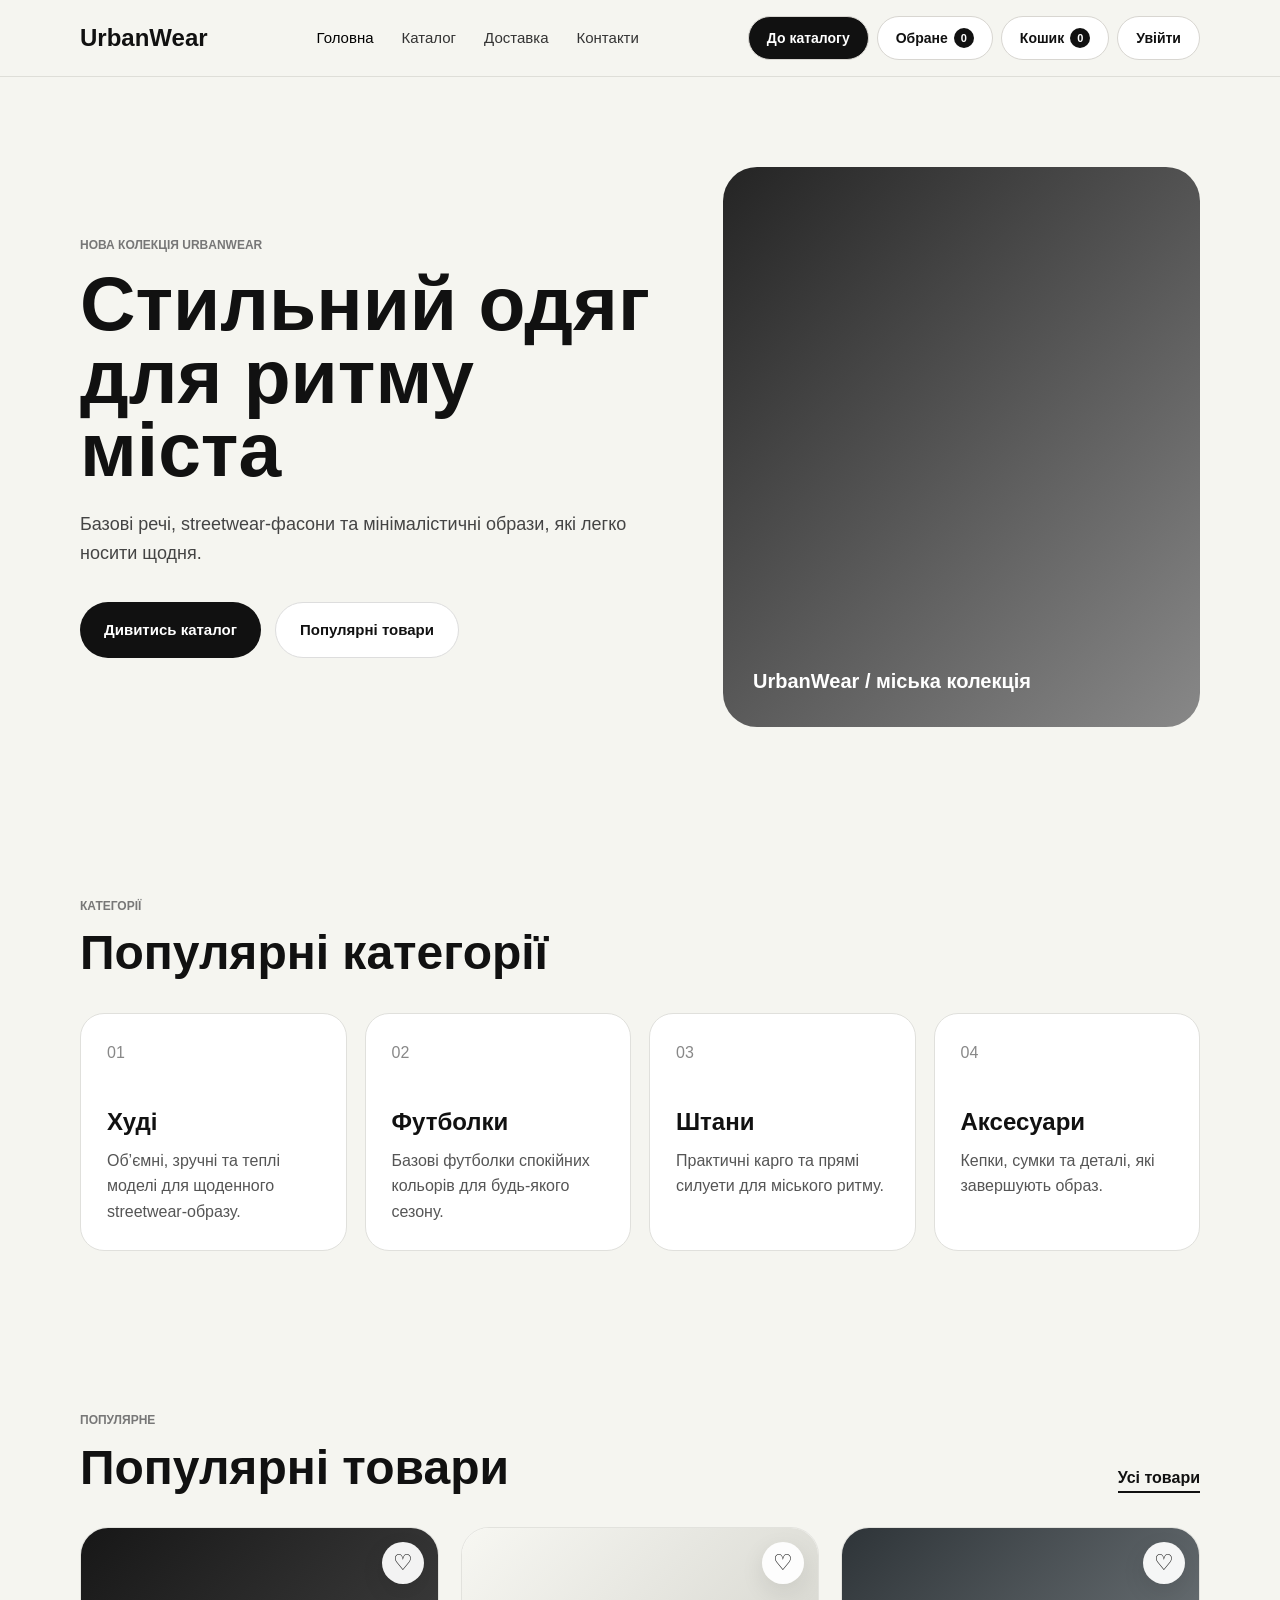
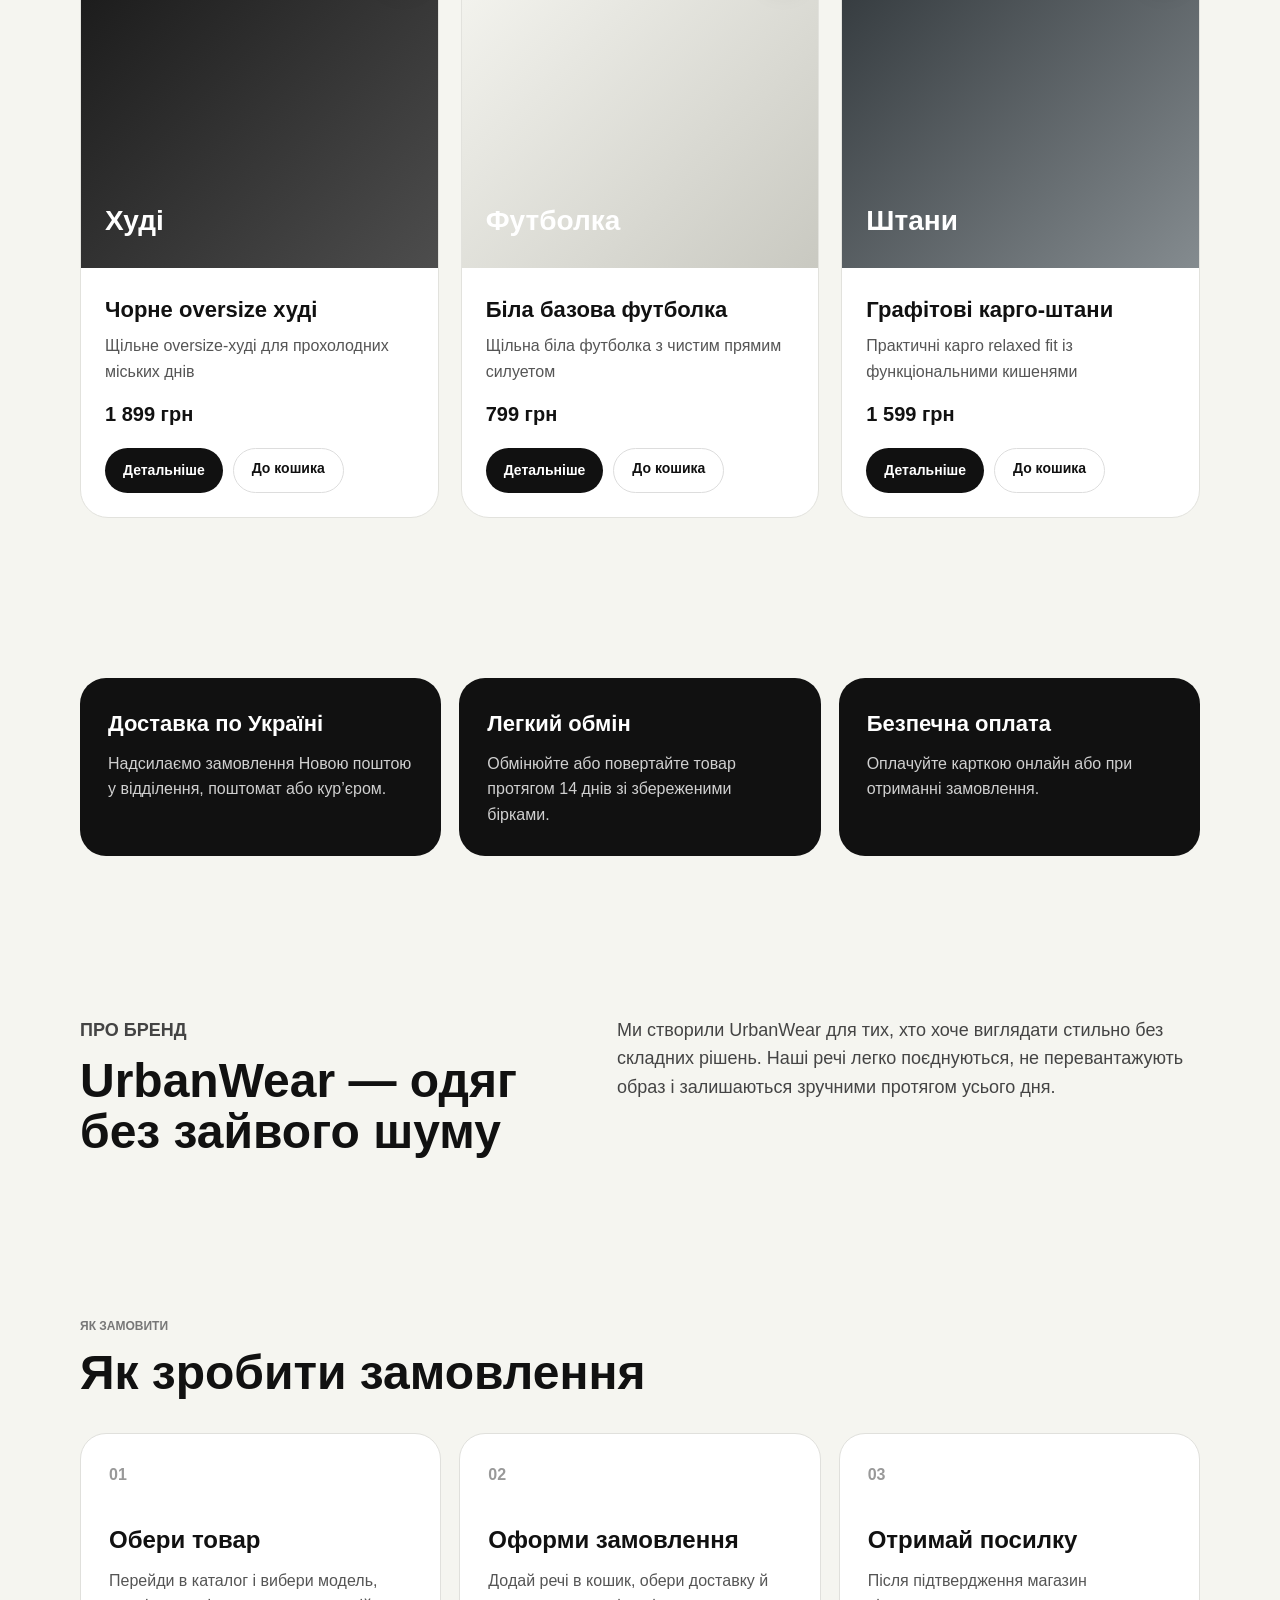
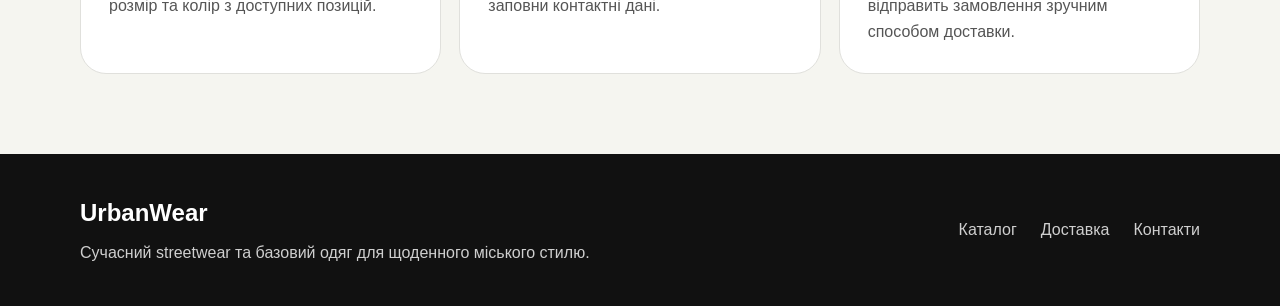
==== commit bd8d48f2: "Add editable store categories and fix account cart icon" ====
--- a/index.html
+++ b/index.html
@@ -5,11 +5,11 @@
   <meta name="viewport" content="width=device-width, initial-scale=1.0" />
   <meta
     name="description"
-    content="UrbanWear - адаптивний HTML/CSS/JS шаблон сайту-каталогу для магазину одягу, streetwear бренду або Instagram-магазину."
+    content="UrbanWear — інтернет-магазин сучасного streetwear-одягу. Худі, футболки, штани та аксесуари для щоденних міських образів із доставкою по Україні."
   />
-  <title>UrbanWear - магазин сучасного одягу</title>
-  <link rel="stylesheet" href="css/style.css?v=mobile-hero-2" />
-  <link rel="stylesheet" href="css/mobile-store.css?v=mobile-hero-2" />
+  <title>UrbanWear — сучасний streetwear та базовий одяг для міста</title>
+  <link rel="stylesheet" href="css/style.css?v=mobile-nav-3" />
+  <link rel="stylesheet" href="css/mobile-store.css?v=mobile-nav-3" />
 </head>
 <body>
   <header class="header">
@@ -61,34 +61,10 @@
       <div class="container">
         <div class="section-heading">
           <p class="label">Категорії</p>
-          <h2>Категорії товарів</h2>
+          <h2>Популярні категорії</h2>
         </div>
 
-        <div class="category-grid">
-          <a href="catalog.html" class="category-card">
-            <span>01</span>
-            <h3>Худі</h3>
-            <p>Теплі oversize худі для міста</p>
-          </a>
-
-          <a href="catalog.html" class="category-card">
-            <span>02</span>
-            <h3>Футболки</h3>
-            <p>Базові футболки та лонгсліви</p>
-          </a>
-
-          <a href="catalog.html" class="category-card">
-            <span>03</span>
-            <h3>Штани</h3>
-            <p>Карго та relaxed-fit штани</p>
-          </a>
-
-          <a href="catalog.html" class="category-card">
-            <span>04</span>
-            <h3>Аксесуари</h3>
-            <p>Кепки, сумки та щоденні деталі</p>
-          </a>
-        </div>
+        <div class="category-grid" id="storeCategoryGrid"></div>
       </div>
     </section>
 
@@ -110,18 +86,18 @@
     <section class="benefits">
       <div class="container benefits__grid">
         <div class="benefit-card">
-          <h3>Швидка відправка</h3>
-          <p>Підтверджені замовлення відправляються Новою поштою протягом 1-2 робочих днів.</p>
+          <h3>Доставка по Україні</h3>
+          <p>Надсилаємо замовлення Новою поштою у відділення, поштомат або кур’єром.</p>
         </div>
 
         <div class="benefit-card">
-          <h3>Обмін розміру</h3>
-          <p>Покупець може замінити розмір, якщо товар не підійшов і збережений у новому стані.</p>
+          <h3>Легкий обмін</h3>
+          <p>Обмінюйте або повертайте товар протягом 14 днів зі збереженими бірками.</p>
         </div>
 
         <div class="benefit-card">
-          <h3>Оплата зручно</h3>
-          <p>Шаблон підходить для оплати на картку, післяплати або ручного оформлення в месенджері.</p>
+          <h3>Безпечна оплата</h3>
+          <p>Оплачуйте карткою онлайн або при отриманні замовлення.</p>
         </div>
       </div>
     </section>
@@ -130,7 +106,7 @@
       <div class="container about__inner">
         <div>
           <p class="label">Про бренд</p>
-          <h2 data-store-text="aboutTitle">UrbanWear - простий одяг без зайвого шуму</h2>
+          <h2 data-store-text="aboutTitle">UrbanWear — одяг без зайвого шуму</h2>
         </div>
 
         <p data-store-text="aboutText">
@@ -157,8 +133,8 @@
 
           <div class="step-card">
             <span>02</span>
-            <h3>Напиши менеджеру</h3>
-            <p>Натисни кнопку замовлення в Telegram або Viber, щоб уточнити наявність.</p>
+            <h3>Оформи замовлення</h3>
+            <p>Додай речі в кошик, обери доставку й заповни контактні дані.</p>
           </div>
 
           <div class="step-card">
@@ -186,11 +162,11 @@
     </div>
   </footer>
 
-  <script src="js/products.js"></script>
+  <script src="js/products.js?v=categories-1"></script>
   <script src="js/auth.js"></script>
   <script src="js/analytics.js"></script>
   <script src="js/cart.js"></script>
   <script src="js/favorites.js"></script>
-  <script src="js/main.js?v=mobile-hero-2"></script>
+  <script src="js/main.js?v=categories-1"></script>
 </body>
 </html>
--- a/css/style.css
+++ b/css/style.css
@@ -12,6 +12,7 @@
 .nav a[aria-current="page"] { color: #000000; }
 .header__btn { background: #111111; color: #ffffff; padding: 12px 20px; border-radius: 999px; font-size: 14px; }
 .mobile-header-shortcuts { display: none; }
+.mobile-bottom-nav { display: none; }
 .hero { padding: 90px 0; }
 .hero__inner { display: grid; grid-template-columns: 1.1fr 0.9fr; gap: 60px; align-items: center; }
 .label { text-transform: uppercase; letter-spacing: 0; font-size: 12px; font-weight: 700; color: #777777; margin-bottom: 12px; }
--- a/css/mobile-store.css
+++ b/css/mobile-store.css
@@ -1,49 +1,49 @@
 /* Storefront mobile layer. This file contains no desktop rules. */
 @media (max-width: 760px) {
-  body { font-size: 17px; line-height: 1.5; background: #fbfaf8; }
+  body { padding-bottom: 76px; font-size: 17px; line-height: 1.5; background: #fbfaf8; }
   .container { width: calc(100% - 28px); }
   .header { position: relative; background: #fff; box-shadow: 0 4px 18px rgba(17,17,17,.025); }
   .header__inner {
     min-height: 0;
-    padding: 18px 0 14px;
+    padding: 10px 0;
     display: grid;
     grid-template-columns: minmax(0,1fr) auto auto;
-    gap: 18px 12px;
+    gap: 4px 8px;
   }
   .logo {
     align-self: center;
-    font-size: clamp(27px,8vw,34px);
+    font-size: clamp(24px,7vw,30px);
     line-height: 1;
     letter-spacing: 0;
     white-space: nowrap;
   }
   .burger {
-    width: 48px;
-    height: 48px;
+    width: 40px;
+    height: 42px;
     grid-column: 3;
     grid-row: 1;
     border: 0;
-    border-radius: 12px;
+    border-radius: 10px;
     background: transparent;
   }
-  .burger span { width: 27px; height: 2px; }
+  .burger span { width: 24px; height: 2px; }
   .mobile-header-shortcuts {
     grid-column: 2;
     grid-row: 1;
     display: flex;
     align-items: center;
-    gap: 2px;
+    gap: 0;
   }
   .mobile-header-shortcut {
-    width: 40px;
-    height: 44px;
+    width: 36px;
+    height: 42px;
     position: relative;
     display: grid;
     place-items: center;
   }
   .mobile-header-shortcut::before {
-    width: 27px;
-    height: 27px;
+    width: 24px;
+    height: 24px;
     display: block;
     content: "";
     background-position: center;
@@ -68,12 +68,7 @@
   .nav { border-radius: 14px; padding: 8px; }
   .nav a { min-height: 50px; padding: 13px 16px; font-size: 17px; }
   .header-actions {
-    grid-column: 1 / -1;
-    grid-row: 2;
-    width: 100%;
-    display: grid;
-    grid-template-columns: repeat(3,minmax(0,1fr));
-    gap: 10px;
+    display: none;
   }
   .header-actions .header__btn { display: none; }
   .header-icon-link {
@@ -132,9 +127,9 @@
   }
   .nav { top: calc(100% - 12px); left: 14px; right: 14px; z-index: 20; }
 
-  .hero { padding: 20px 0 30px; }
+  .hero { padding: 14px 0 26px; }
   .hero__inner {
-    min-height: 500px;
+    min-height: 470px;
     padding: 0;
     position: relative;
     display: block;
@@ -142,16 +137,16 @@
     border: 1px solid #ebe8e3;
     border-radius: 24px;
     background:
-      linear-gradient(90deg,rgba(247,243,237,.99) 0%,rgba(247,243,237,.97) 51%,rgba(247,243,237,.36) 73%,rgba(247,243,237,.04) 100%),
+      linear-gradient(90deg,rgba(247,243,237,.98) 0%,rgba(247,243,237,.93) 40%,rgba(247,243,237,.46) 58%,rgba(247,243,237,.06) 76%,rgba(247,243,237,0) 100%),
       var(--mobile-hero-image, url("../assets/mobile-hero-model.png"));
     background-position: center, right center;
     background-repeat: no-repeat;
     background-size: cover, 62% 100%;
   }
   .hero__content {
-    width: 66%;
-    min-height: 500px;
-    padding: 30px 0 24px 24px;
+    width: 63%;
+    min-height: 470px;
+    padding: 26px 0 22px 22px;
     position: relative;
     z-index: 2;
     display: flex;
@@ -162,11 +157,12 @@
   .hero h1 {
     margin-bottom: 15px;
     max-width: 100%;
-    font-size: clamp(30px,8.5vw,38px);
-    line-height: 1.04;
+    font-size: clamp(27px,7.4vw,33px);
+    line-height: 1.06;
   }
   .hero__text { margin-bottom: 16px; color: #66615c; font-size: 14px; line-height: 1.45; }
   .hero__actions { width: 100%; margin-top: auto; display: grid; gap: 10px; }
+  .hero__actions .btn--light { display: none; }
   .hero__actions .btn {
     width: 100%;
     min-height: 46px;
@@ -221,13 +217,77 @@
   .auth-card h2 { font-size: 28px; }
   .social-login { grid-template-columns: 1fr; }
   .social-login button { min-height: 50px; font-size: 15px; }
+
+  .mobile-bottom-nav {
+    min-height: 70px;
+    padding: 6px max(8px, env(safe-area-inset-right)) calc(6px + env(safe-area-inset-bottom)) max(8px, env(safe-area-inset-left));
+    position: fixed;
+    right: 0;
+    bottom: 0;
+    left: 0;
+    z-index: 100;
+    display: grid;
+    grid-template-columns: repeat(5, minmax(0, 1fr));
+    border-top: 1px solid #ebe8e3;
+    border-radius: 18px 18px 0 0;
+    background: rgba(255,255,255,.97);
+    box-shadow: 0 -8px 28px rgba(25,20,15,.06);
+    backdrop-filter: blur(16px);
+  }
+  .mobile-bottom-nav__item {
+    min-width: 0;
+    min-height: 56px;
+    position: relative;
+    display: flex;
+    flex-direction: column;
+    align-items: center;
+    justify-content: center;
+    gap: 2px;
+    border-radius: 12px;
+    color: #4f4b47;
+    font-size: 10px;
+    line-height: 1;
+  }
+  .mobile-bottom-nav__item.is-active { background: #f5efe8; color: #111; }
+  .mobile-bottom-nav__icon {
+    width: 23px;
+    height: 23px;
+    display: block;
+    background-position: center;
+    background-repeat: no-repeat;
+    background-size: contain;
+  }
+  .mobile-bottom-nav__item--home .mobile-bottom-nav__icon {
+    background-image: url("data:image/svg+xml,%3Csvg xmlns='http://www.w3.org/2000/svg' viewBox='0 0 24 24' fill='none' stroke='%23111' stroke-width='1.8' stroke-linecap='round' stroke-linejoin='round'%3E%3Cpath d='m3 11 9-8 9 8'/%3E%3Cpath d='M5 10v11h14V10M9 21v-6h6v6'/%3E%3C/svg%3E");
+  }
+  .mobile-bottom-nav__item--catalog .mobile-bottom-nav__icon {
+    background-image: url("data:image/svg+xml,%3Csvg xmlns='http://www.w3.org/2000/svg' viewBox='0 0 24 24' fill='none' stroke='%23111' stroke-width='1.8' stroke-linecap='round' stroke-linejoin='round'%3E%3Crect x='3' y='3' width='7' height='7' rx='1'/%3E%3Crect x='14' y='3' width='7' height='7' rx='1'/%3E%3Crect x='3' y='14' width='7' height='7' rx='1'/%3E%3Crect x='14' y='14' width='7' height='7' rx='1'/%3E%3C/svg%3E");
+  }
+  .mobile-bottom-nav__item--favorites .mobile-bottom-nav__icon { background-image: url("data:image/svg+xml,%3Csvg xmlns='http://www.w3.org/2000/svg' viewBox='0 0 24 24' fill='none' stroke='%23111' stroke-width='1.8' stroke-linecap='round' stroke-linejoin='round'%3E%3Cpath d='M20.84 4.61a5.5 5.5 0 0 0-7.78 0L12 5.67l-1.06-1.06a5.5 5.5 0 0 0-7.78 7.78L12 21.23l8.84-8.84a5.5 5.5 0 0 0 0-7.78Z'/%3E%3C/svg%3E"); }
+  .mobile-bottom-nav__item--cart .mobile-bottom-nav__icon { background-image: url("data:image/svg+xml,%3Csvg xmlns='http://www.w3.org/2000/svg' viewBox='0 0 24 24' fill='none' stroke='%23111' stroke-width='1.8' stroke-linecap='round' stroke-linejoin='round'%3E%3Cpath d='M6 8h12l1 13H5L6 8Z'/%3E%3Cpath d='M9 10V6a3 3 0 0 1 6 0v4'/%3E%3C/svg%3E"); }
+  .mobile-bottom-nav__item--profile .mobile-bottom-nav__icon { background-image: url("data:image/svg+xml,%3Csvg xmlns='http://www.w3.org/2000/svg' viewBox='0 0 24 24' fill='none' stroke='%23111' stroke-width='1.8' stroke-linecap='round' stroke-linejoin='round'%3E%3Ccircle cx='12' cy='8' r='4'/%3E%3Cpath d='M4 21a8 8 0 0 1 16 0'/%3E%3C/svg%3E"); }
+  .mobile-bottom-nav__item b {
+    min-width: 17px;
+    height: 17px;
+    padding: 0 4px;
+    position: absolute;
+    top: 2px;
+    left: calc(50% + 8px);
+    display: grid;
+    place-items: center;
+    border-radius: 999px;
+    background: #dfc09e;
+    color: #111;
+    font-size: 9px;
+    line-height: 1;
+  }
 }
 
 @media (max-width: 380px) {
-  .header__inner { gap: 16px 4px; }
-  .logo { font-size: 26px; }
-  .burger { width: 42px; height: 44px; }
-  .mobile-header-shortcut { width: 34px; }
+  .header__inner { gap: 4px 2px; }
+  .logo { font-size: 24px; }
+  .burger { width: 36px; height: 40px; }
+  .mobile-header-shortcut { width: 31px; }
   .mobile-header-shortcuts { gap: 0; }
   .mobile-header-shortcut::before { width: 24px; height: 24px; }
   .mobile-header-shortcut span { right: -1px; }
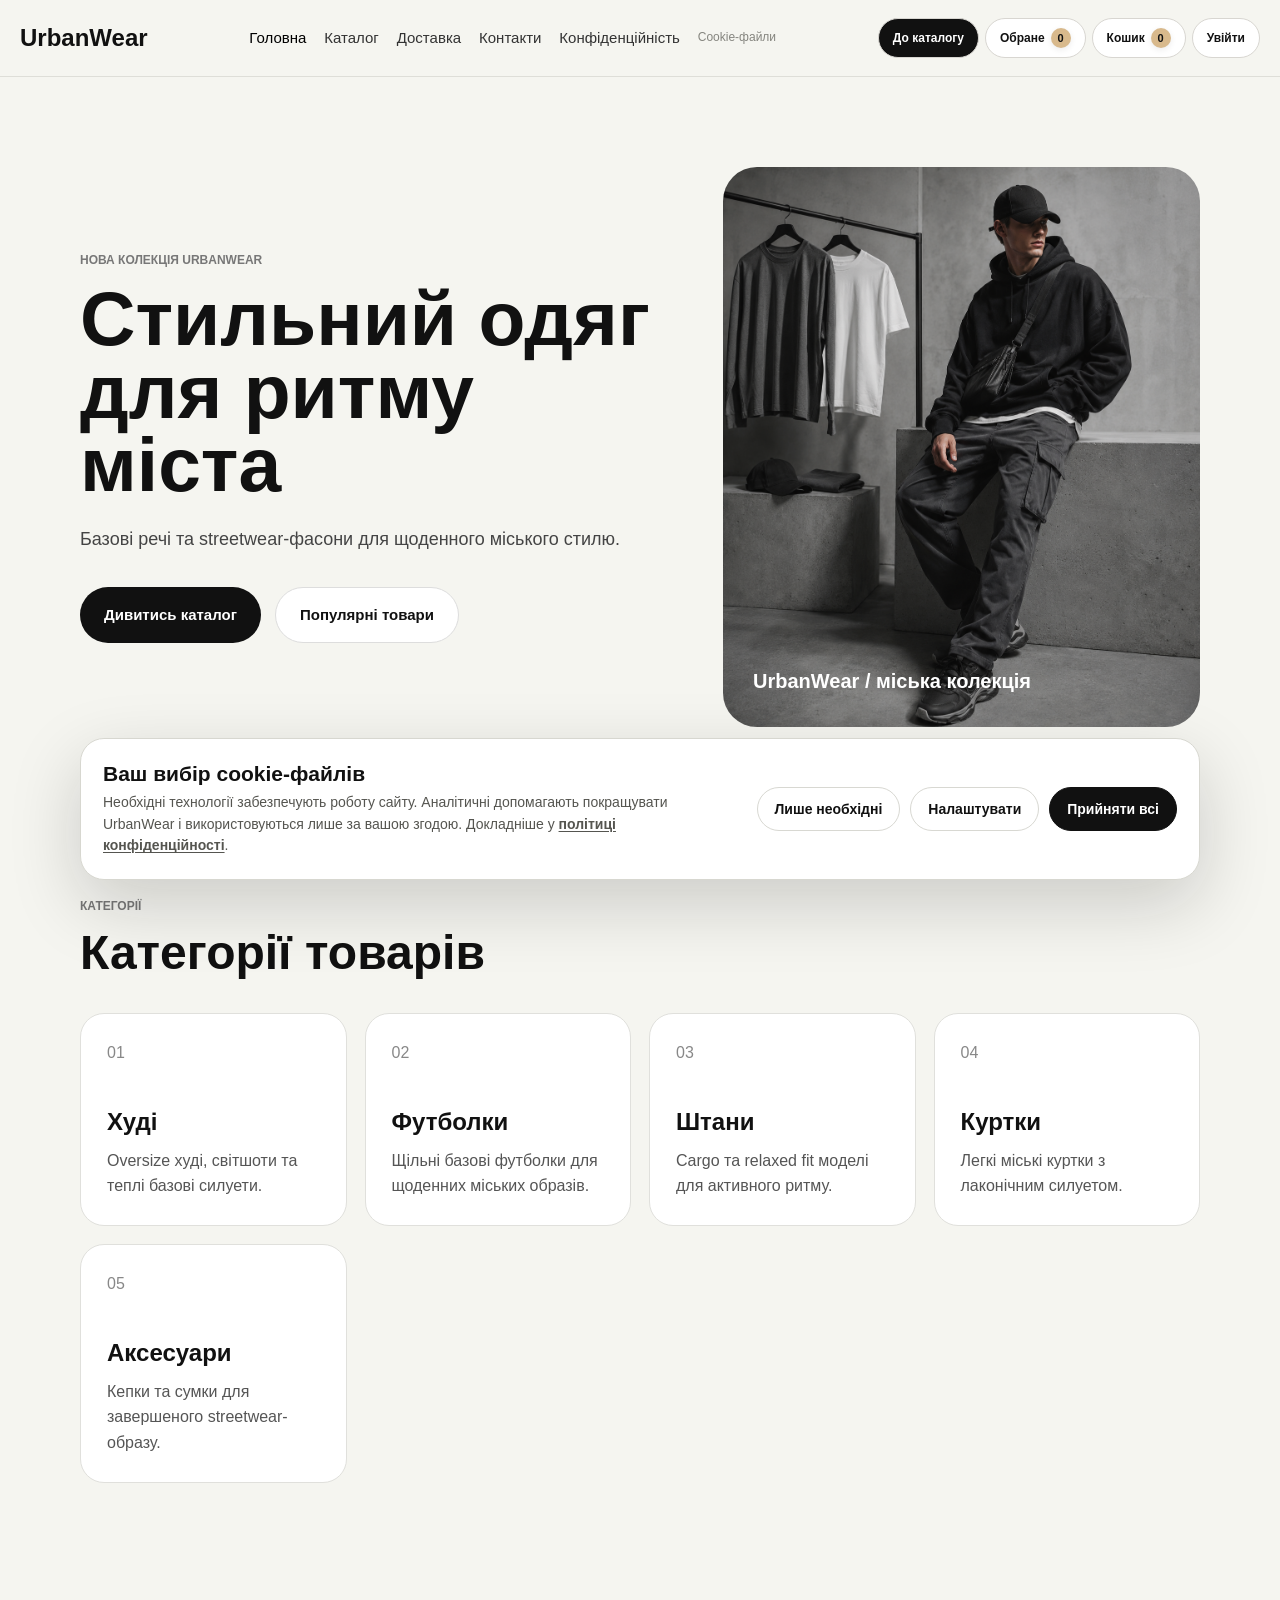
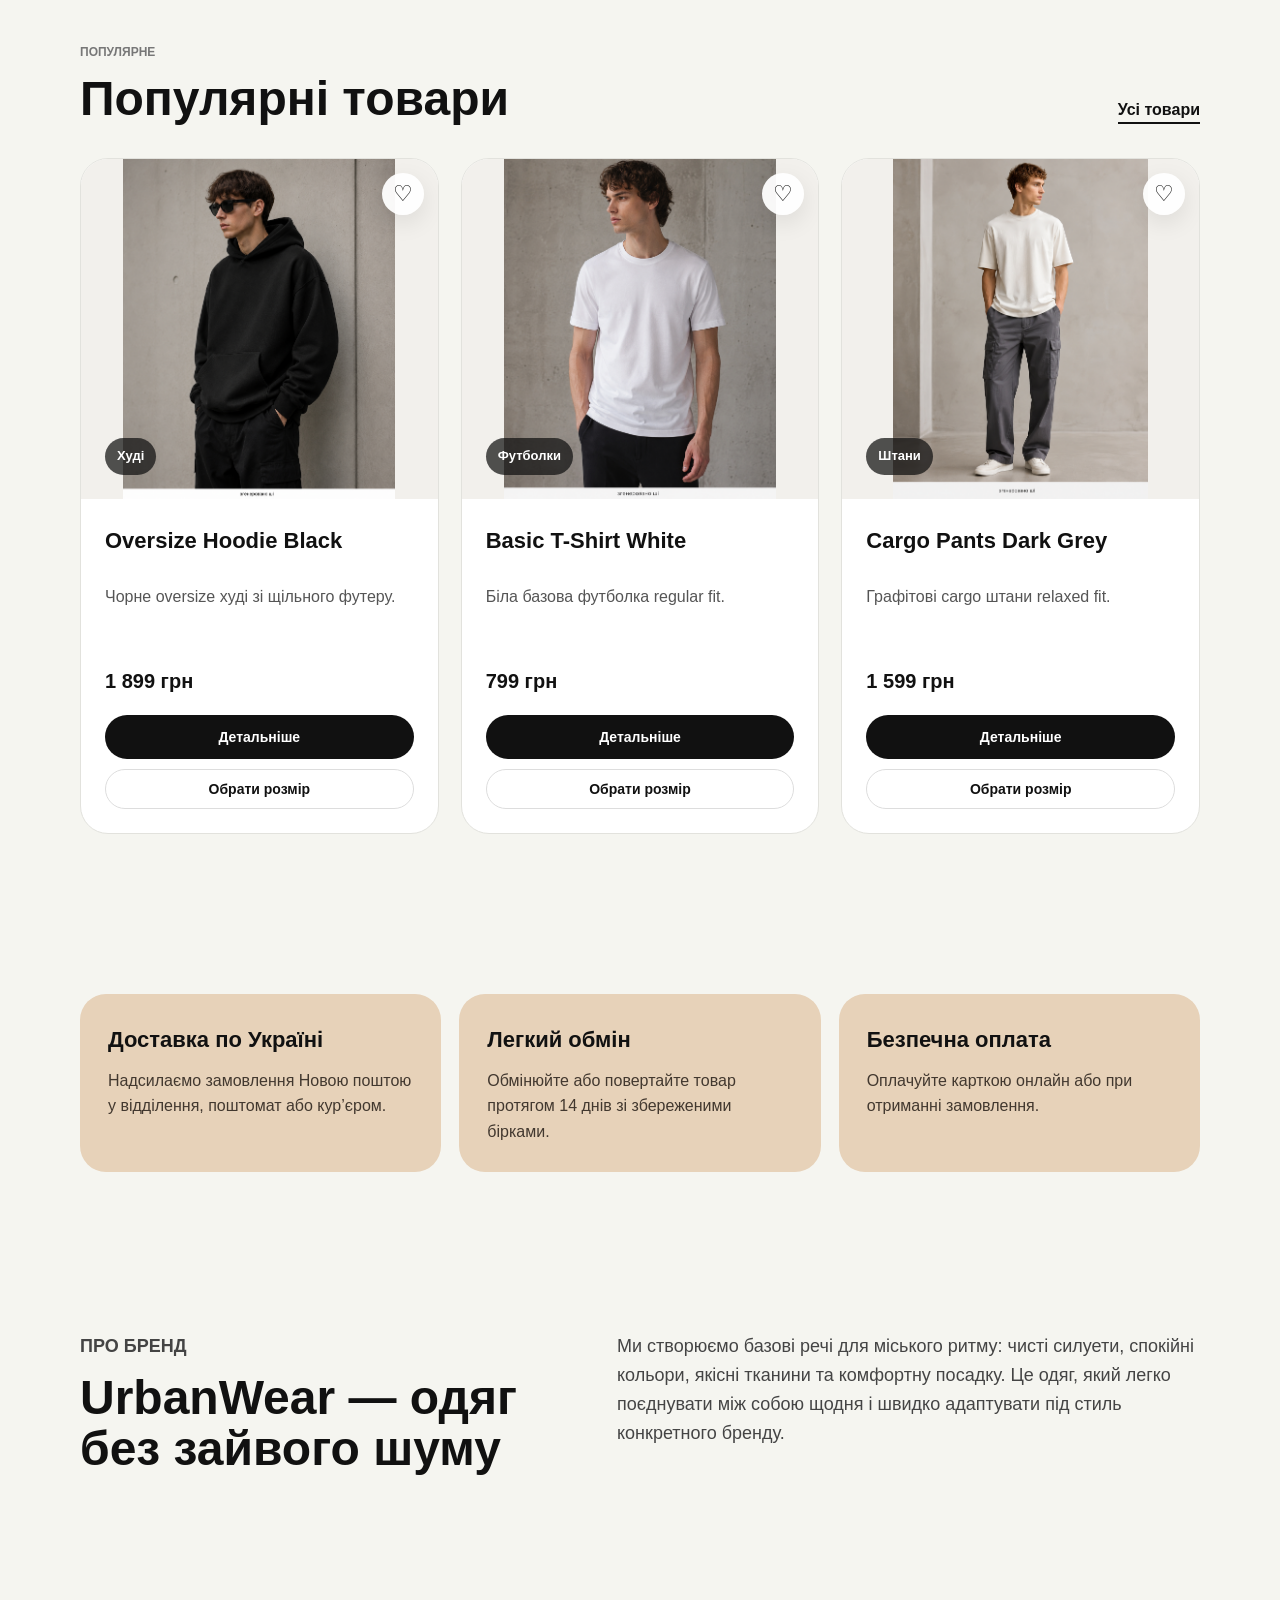
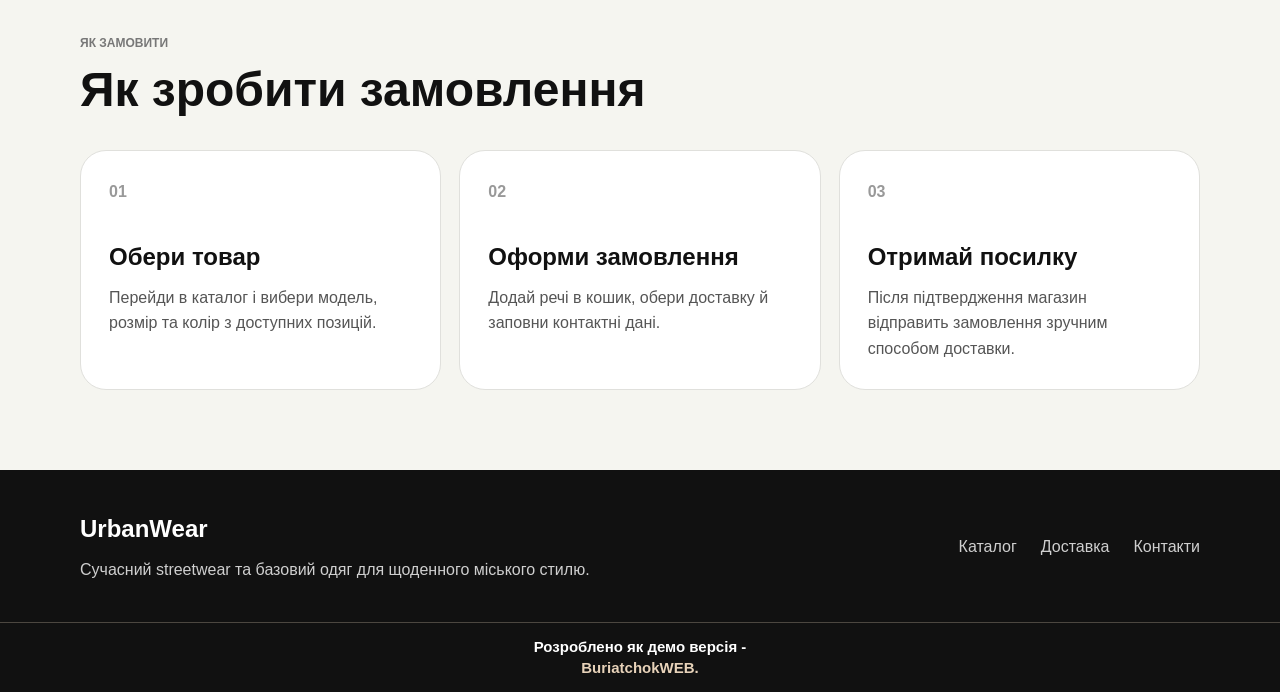
==== commit 67b49299: "Deploy static UrbanWear demo" ====
--- a/index.html
+++ b/index.html
@@ -8,8 +8,10 @@
     content="UrbanWear — інтернет-магазин сучасного streetwear-одягу. Худі, футболки, штани та аксесуари для щоденних міських образів із доставкою по Україні."
   />
   <title>UrbanWear — сучасний streetwear та базовий одяг для міста</title>
-  <link rel="stylesheet" href="css/style.css?v=mobile-nav-3" />
-  <link rel="stylesheet" href="css/mobile-store.css?v=mobile-nav-3" />
+  <link rel="stylesheet" href="css/style.css?v=full-product-images-1" />
+  <link rel="stylesheet" href="css/mobile-store.css?v=full-product-images-1" />
+  <link rel="stylesheet" href="css/catalog-card-fixes.css?v=equal-actions-1" />
+  <link rel="stylesheet" href="css/legal.css?v=cookie-consent-1" />
 </head>
 <body>
   <header class="header">
@@ -27,6 +29,8 @@
         <a href="catalog.html">Каталог</a>
         <a href="delivery.html">Доставка</a>
         <a href="contacts.html">Контакти</a>
+        <a href="privacy.html">Конфіденційність</a>
+        <button type="button" data-cookie-settings>Cookie-файли</button>
       </nav>
 
       <a href="catalog.html" class="header__btn">До каталогу</a>
@@ -61,10 +65,17 @@
       <div class="container">
         <div class="section-heading">
           <p class="label">Категорії</p>
-          <h2>Популярні категорії</h2>
+          <h2>Категорії товарів</h2>
         </div>
 
-        <div class="category-grid" id="storeCategoryGrid"></div>
+        <div class="category-tabs" id="homeCategoryTabs" aria-label="Категорії товарів"></div>
+        <div class="category-grid category-slider" id="storeCategoryGrid"></div>
+        <div class="category-dots" id="categoryDots" aria-label="Навігація слайдера категорій"></div>
+        <a class="category-catalog-link" href="catalog.html">
+          <span class="category-catalog-link__icon" aria-hidden="true">⌁</span>
+          <span>Перейти в каталог</span>
+          <span class="category-catalog-link__arrow" aria-hidden="true">→</span>
+        </a>
       </div>
     </section>
 
@@ -162,11 +173,13 @@
     </div>
   </footer>
 
-  <script src="js/products.js?v=categories-1"></script>
-  <script src="js/auth.js"></script>
+  <script src="js/cookies.js?v=consent-1"></script>
+  <script src="js/products.js?v=secure-cookie-1"></script>
+  <script src="js/auth.js?v=secure-cookie-1"></script>
   <script src="js/analytics.js"></script>
   <script src="js/cart.js"></script>
   <script src="js/favorites.js"></script>
-  <script src="js/main.js?v=categories-1"></script>
+  <script src="js/main.js?v=local-assets-2"></script>
+  <script src="js/demo-mode.js"></script>
 </body>
 </html>
--- a/css/style.css
+++ b/css/style.css
@@ -23,6 +23,7 @@
 .btn--dark { background: #111111; color: #ffffff; }
 .btn--light { background: #ffffff; color: #111111; border: 1px solid #dddddd; }
 .hero__photo-placeholder { height: 560px; background: linear-gradient(135deg, #242424, #888888); border-radius: 34px; display: flex; align-items: flex-end; justify-content: flex-start; padding: 30px; color: #ffffff; font-weight: 700; font-size: 20px; }
+.hero__photo-placeholder--image { background-size: cover; background-position: center; }
 .categories, .popular, .benefits, .about, .order-steps { padding: 80px 0; }
 .section-heading { margin-bottom: 34px; }
 .section-heading h2 { font-size: clamp(32px, 4vw, 48px); letter-spacing: 0; line-height: 1.05; }
@@ -34,6 +35,13 @@
 .category-card span { display: block; color: #888888; margin-bottom: 38px; }
 .category-card h3 { font-size: 24px; margin-bottom: 6px; }
 .category-card p { color: #555555; }
+.category-tabs,
+.category-dots,
+.category-catalog-link { display: none; }
+.category-slide__image { display: contents; }
+.category-slide__content { display: contents; }
+.category-slide__arrow,
+.category-slide__visual-label { display: none !important; }
 .product-grid { display: grid; grid-template-columns: repeat(3, 1fr); gap: 22px; }
 .product-card { background: #ffffff; border-radius: 28px; overflow: hidden; border: 1px solid #e2e2dd; }
 .product-card { position: relative; }
@@ -45,9 +53,10 @@
 .product-card__image--photo,
 .product-gallery__main--photo,
 .cart-item__visual--photo {
-  background-size: cover;
+  background-size: contain;
   background-position: center;
   background-repeat: no-repeat;
+  background-color: #f2f0ec;
 }
 
 /* Mobile-only storefront polish. Desktop styles above remain unchanged. */
@@ -345,9 +354,9 @@
 .product-card__body strong { display: block; font-size: 20px; margin-bottom: 18px; }
 .product-card__btn { display: inline-flex; background: #111111; color: #ffffff; padding: 11px 18px; border-radius: 999px; font-size: 14px; font-weight: 700; }
 .benefits__grid { display: grid; grid-template-columns: repeat(3, 1fr); gap: 18px; }
-.benefit-card { background: #111111; color: #ffffff; border-radius: 26px; padding: 28px; }
+.benefit-card { background: #e7d2b9; color: #111111; border-radius: 26px; padding: 28px; }
 .benefit-card h3 { font-size: 22px; margin-bottom: 10px; }
-.benefit-card p { color: #d0d0d0; }
+.benefit-card p { color: #42382f; }
 .about__inner { display: grid; grid-template-columns: 0.9fr 1.1fr; gap: 60px; align-items: start; }
 .about h2 { font-size: clamp(32px, 4vw, 48px); line-height: 1.05; letter-spacing: 0; }
 .about p { font-size: 18px; color: #444444; }
@@ -492,9 +501,10 @@
 }
 
 .product-gallery__thumb--photo {
-  background-size: cover;
+  background-size: contain;
   background-position: center;
   background-repeat: no-repeat;
+  background-color: #f2f0ec;
 }
 
 .product-gallery__thumb.is-active {
@@ -1909,6 +1919,15 @@
   min-height: 18px;
 }
 
+/* Shared premium quantity badges. */
+.header-icon-link span,
+.mobile-header-shortcut span,
+.mobile-bottom-nav__item b {
+  background: #d8b98c !important;
+  color: #111 !important;
+  box-shadow: 0 2px 6px rgba(0,0,0,.08);
+}
+
 @media (max-width: 1240px) {
   .admin-shell {
     grid-template-columns: 244px minmax(0, 1fr);
@@ -1934,6 +1953,97 @@
     margin-left: 20px;
     margin-right: 20px;
   }
+}
+
+/* Stable storefront header layout. */
+@media (min-width: 761px) {
+  .header .header__inner {
+    width: min(1320px, calc(100% - 40px));
+    display: grid;
+    grid-template-columns: auto minmax(0, 1fr) auto;
+    gap: clamp(20px, 3vw, 44px);
+  }
+
+  .header .nav {
+    min-width: 0;
+    width: auto;
+    order: initial;
+    align-items: center;
+    justify-content: center;
+    gap: clamp(12px, 1.4vw, 24px);
+    flex-wrap: nowrap;
+    white-space: nowrap;
+  }
+
+  .header .nav button[data-cookie-settings] {
+    padding: 3px 0;
+    border: 0;
+    border-bottom: 1px solid transparent;
+    background: transparent;
+    color: #85857f;
+    font: inherit;
+    font-size: 12px;
+    cursor: pointer;
+  }
+
+  .header .nav button[data-cookie-settings]:hover {
+    border-bottom-color: #b8b8b1;
+    color: #555550;
+  }
+
+  .header .header-actions {
+    width: auto;
+    order: initial;
+    flex-wrap: nowrap;
+    justify-content: flex-end;
+    gap: 6px;
+    white-space: nowrap;
+  }
+
+  .header .header-actions .header__btn,
+  .header .header-icon-link {
+    min-height: 40px;
+    padding: 0 14px;
+    font-size: 12px;
+  }
+}
+
+@media (min-width: 761px) and (max-width: 1180px) {
+  .header .header__inner {
+    height: auto;
+    padding: 12px 0;
+    grid-template-columns: auto minmax(0, 1fr);
+    gap: 10px 20px;
+  }
+
+  .header .header-actions {
+    grid-column: 2;
+    grid-row: 1;
+    justify-self: end;
+  }
+
+  .header .nav {
+    grid-column: 1 / -1;
+    grid-row: 2;
+    justify-content: flex-start;
+    overflow-x: auto;
+    scrollbar-width: none;
+  }
+
+  .header .nav::-webkit-scrollbar {
+    display: none;
+  }
+}
+
+/* Keep product photos fully visible. This must remain after older background shorthands. */
+.product-gallery__main.product-gallery__main--photo,
+.product-gallery__thumb.product-gallery__thumb--photo,
+.product-card__image.product-card__image--photo,
+.cart-item__visual.cart-item__visual--photo {
+  background-color: #f2f0ec;
+  background-position: center;
+  background-repeat: no-repeat;
+  background-size: contain !important;
 }
 
 .admin-products-layout {
@@ -2501,6 +2611,26 @@
   margin-top: 8px;
 }
 
+.auth-card .auth-consent {
+  display: flex;
+  align-items: flex-start;
+  gap: 9px;
+  font-size: 12px;
+  font-weight: 500;
+  line-height: 1.5;
+}
+
+.auth-card .auth-consent input {
+  width: auto;
+  min-height: 0;
+  margin: 2px 0 0;
+  accent-color: #111;
+}
+
+.auth-card .auth-consent a {
+  color: #111;
+}
+
 .auth-card .btn,
 .account-actions .btn,
 .cart-summary .btn {
--- a/css/mobile-store.css
+++ b/css/mobile-store.css
@@ -132,16 +132,44 @@
     min-height: 470px;
     padding: 0;
     position: relative;
+    isolation: isolate;
     display: block;
     overflow: hidden;
     border: 1px solid #ebe8e3;
     border-radius: 24px;
     background:
-      linear-gradient(90deg,rgba(247,243,237,.98) 0%,rgba(247,243,237,.93) 40%,rgba(247,243,237,.46) 58%,rgba(247,243,237,.06) 76%,rgba(247,243,237,0) 100%),
+      linear-gradient(
+        90deg,
+        #f7f3ed 0%,
+        rgba(247,243,237,.99) 28%,
+        rgba(247,243,237,.96) 40%,
+        rgba(247,243,237,.84) 51%,
+        rgba(247,243,237,.58) 64%,
+        rgba(247,243,237,.26) 78%,
+        rgba(247,243,237,.07) 91%,
+        rgba(247,243,237,0) 100%
+      ),
       var(--mobile-hero-image, url("../assets/mobile-hero-model.png"));
     background-position: center, right center;
     background-repeat: no-repeat;
-    background-size: cover, 62% 100%;
+    background-size: 100% 100%, auto 100%;
+  }
+  .hero__inner::before {
+    position: absolute;
+    inset: 0;
+    z-index: 1;
+    pointer-events: none;
+    content: "";
+    background: linear-gradient(
+      90deg,
+      rgba(247,243,237,.22) 0%,
+      rgba(247,243,237,.12) 46%,
+      rgba(247,243,237,0) 82%
+    );
+    -webkit-backdrop-filter: blur(12px);
+    backdrop-filter: blur(12px);
+    -webkit-mask-image: linear-gradient(90deg, #000 0%, rgba(0,0,0,.9) 44%, transparent 82%);
+    mask-image: linear-gradient(90deg, #000 0%, rgba(0,0,0,.9) 44%, transparent 82%);
   }
   .hero__content {
     width: 63%;
@@ -296,3 +324,207 @@
   .product-card__body h3 { font-size: 15px; }
   .product-card__btn { font-size: 13px; }
 }
+
+@media (max-width: 760px) {
+  body { padding-bottom: 96px; }
+
+  .categories {
+    padding: 52px 0 34px;
+    overflow: hidden;
+    background: #faf8f4;
+  }
+  .categories .container {
+    width: 100%;
+  }
+  .categories .section-heading {
+    width: calc(100% - 28px);
+    margin: 0 auto 22px;
+  }
+  .categories .section-heading .label {
+    margin-bottom: 10px;
+    color: #b59a78;
+    font-size: 13px;
+    letter-spacing: .08em;
+  }
+  .categories .section-heading h2 {
+    font-size: clamp(36px, 10vw, 44px);
+    line-height: 1.05;
+    letter-spacing: 0;
+  }
+  .category-tabs {
+    width: 100%;
+    padding: 0 14px 4px;
+    display: flex;
+    gap: 10px;
+    overflow-x: auto;
+    scrollbar-width: none;
+  }
+  .category-tabs::-webkit-scrollbar,
+  .category-slider::-webkit-scrollbar { display: none; }
+  .category-tab {
+    min-height: 50px;
+    flex: 0 0 auto;
+    border: 1px solid rgba(0,0,0,.09);
+    border-radius: 999px;
+    background: rgba(255,255,255,.82);
+    padding: 0 21px;
+    color: #111;
+    font: inherit;
+    font-size: 16px;
+    cursor: pointer;
+  }
+  .category-tab.is-active {
+    border-color: #050505;
+    background: #050505;
+    color: #fff;
+  }
+  .category-grid.category-slider {
+    width: 100%;
+    margin-top: 22px;
+    padding: 0 14px 8px;
+    display: flex;
+    gap: 16px;
+    overflow-x: auto;
+    scroll-snap-type: x mandatory;
+    scroll-padding-left: 14px;
+    -webkit-overflow-scrolling: touch;
+    scrollbar-width: none;
+  }
+  .category-slider .category-card {
+    width: min(82vw, 352px);
+    min-width: min(82vw, 352px);
+    min-height: 0;
+    padding: 0;
+    display: block;
+    flex: 0 0 min(82vw, 352px);
+    overflow: hidden;
+    border: 1px solid rgba(0,0,0,.06);
+    border-radius: 24px;
+    background: #fff;
+    box-shadow: 0 16px 38px rgba(35,27,19,.08);
+    scroll-snap-align: start;
+  }
+  .category-slider .category-card:hover { transform: none; }
+  .category-slider .category-slide__image {
+    height: clamp(270px, 76vw, 326px);
+    position: relative;
+    display: block;
+    overflow: hidden;
+    background: var(--category-bg, #f3eee7);
+    background-position: center;
+    background-repeat: no-repeat;
+    background-size: cover;
+  }
+  .category-slider .category-slide__image::after {
+    position: absolute;
+    inset: auto 0 0;
+    height: 38%;
+    content: "";
+    background: linear-gradient(transparent, rgba(10,8,6,.34));
+    pointer-events: none;
+  }
+  .category-slider .category-slide__number {
+    min-width: 52px;
+    min-height: 52px;
+    margin: 0;
+    padding: 0 11px;
+    position: absolute;
+    top: 18px;
+    left: 18px;
+    z-index: 2;
+    display: grid;
+    place-items: center;
+    border-radius: 15px;
+    background: rgba(255,255,255,.94);
+    color: #9a7a4f;
+    font-size: 15px;
+    font-weight: 700;
+    box-shadow: 0 4px 14px rgba(0,0,0,.08);
+  }
+  .category-slider .category-slide__visual-label {
+    margin: 0;
+    position: absolute;
+    right: 18px;
+    bottom: 16px;
+    left: 18px;
+    z-index: 2;
+    display: block !important;
+    color: #fff;
+    font-size: 13px;
+    font-weight: 700;
+  }
+  .category-slider .category-slide__content {
+    min-height: 138px;
+    padding: 20px 20px 22px;
+    display: flex;
+    align-items: flex-end;
+    justify-content: space-between;
+    gap: 14px;
+  }
+  .category-slider .category-slide__content h3 {
+    margin: 0 0 6px;
+    font-size: 27px;
+    line-height: 1.1;
+  }
+  .category-slider .category-slide__content p {
+    margin: 0;
+    color: #6b6b6b;
+    font-size: 17px;
+    line-height: 1.35;
+  }
+  .category-slider .category-slide__arrow {
+    width: 54px;
+    height: 54px;
+    margin: 0;
+    flex: 0 0 54px;
+    display: grid !important;
+    place-items: center;
+    border-radius: 50%;
+    background: #f1e8dc;
+    color: #050505;
+    font-size: 27px;
+  }
+  .category-dots {
+    margin: 18px 0 24px;
+    display: flex;
+    align-items: center;
+    justify-content: center;
+    gap: 12px;
+  }
+  .category-dot {
+    width: 10px;
+    height: 10px;
+    border: 0;
+    border-radius: 50%;
+    background: #e8e5df;
+    padding: 0;
+  }
+  .category-dot.is-active { background: #c8a77a; }
+  .category-catalog-link {
+    width: calc(100% - 28px);
+    min-height: 62px;
+    margin: 0 auto;
+    border: 1px solid rgba(200,167,122,.65);
+    border-radius: 19px;
+    background: rgba(255,255,255,.72);
+    padding: 0 20px;
+    display: grid;
+    grid-template-columns: 30px 1fr 30px;
+    align-items: center;
+    gap: 12px;
+    font-size: 18px;
+    font-weight: 700;
+    text-align: center;
+  }
+  .category-catalog-link__icon,
+  .category-catalog-link__arrow { font-size: 24px; }
+  .category-catalog-link__arrow { justify-self: end; }
+
+  .mobile-header-shortcut span,
+  .header-icon-link span,
+  .mobile-bottom-nav__item b {
+    background: #d8b98c !important;
+    color: #111 !important;
+    box-shadow: 0 2px 6px rgba(0,0,0,.08);
+  }
+}
--- a/css/catalog-card-fixes.css
+++ b/css/catalog-card-fixes.css
@@ -0,0 +1,49 @@
+/* Loaded last on pages with product grids so older responsive rules cannot override it. */
+.product-grid,
+.product-grid--catalog {
+  align-items: stretch;
+}
+
+.product-card {
+  display: grid;
+  grid-template-rows: auto minmax(0, 1fr);
+  height: 100%;
+}
+
+.product-card__body {
+  display: flex;
+  flex-direction: column;
+  height: 100%;
+}
+
+.product-card__body h3 {
+  display: -webkit-box;
+  min-height: 2.6em;
+  overflow: hidden;
+  -webkit-box-orient: vertical;
+  -webkit-line-clamp: 2;
+}
+
+.product-card__body p {
+  display: -webkit-box;
+  min-height: 4.05em;
+  overflow: hidden;
+  line-height: 1.35;
+  -webkit-box-orient: vertical;
+  -webkit-line-clamp: 3;
+}
+
+.product-card__body strong {
+  margin-top: auto;
+}
+
+.product-card__actions {
+  display: grid;
+  grid-template-columns: minmax(0, 1fr);
+  width: 100%;
+}
+
+.product-card__actions .product-card__btn {
+  width: 100%;
+  justify-content: center;
+}
--- a/css/legal.css
+++ b/css/legal.css
@@ -0,0 +1,493 @@
+.legal-page {
+  background: #f5f5f0;
+}
+
+.legal-page a:focus-visible,
+.legal-page button:focus-visible,
+.cookie-consent a:focus-visible,
+.cookie-consent button:focus-visible,
+.cookie-consent input:focus-visible {
+  outline: 3px solid #b78352;
+  outline-offset: 3px;
+}
+
+.legal-hero {
+  padding-bottom: 52px;
+  border-bottom: 1px solid #deded8;
+}
+
+.legal-hero .legal-updated {
+  margin-top: 20px;
+  font-size: 14px;
+  color: #666660;
+}
+
+.legal-section {
+  padding: 56px 0 96px;
+}
+
+.legal-layout {
+  display: grid;
+  grid-template-columns: minmax(190px, 240px) minmax(0, 760px);
+  justify-content: space-between;
+  gap: 64px;
+  align-items: start;
+}
+
+.legal-sidebar {
+  position: sticky;
+  top: 108px;
+  display: grid;
+  gap: 9px;
+  padding: 22px;
+  border: 1px solid #e0e0dc;
+  border-radius: 22px;
+  background: #ffffff;
+}
+
+.legal-sidebar strong {
+  margin-bottom: 5px;
+  font-size: 13px;
+  text-transform: uppercase;
+  color: #777770;
+}
+
+.legal-sidebar a {
+  color: #444440;
+  font-size: 14px;
+  line-height: 1.35;
+}
+
+.legal-sidebar a:hover {
+  color: #111111;
+  text-decoration: underline;
+  text-underline-offset: 3px;
+}
+
+.legal-document {
+  min-width: 0;
+}
+
+.legal-document section {
+  padding: 36px 0;
+  border-bottom: 1px solid #deded8;
+  scroll-margin-top: 110px;
+}
+
+.legal-document section:first-of-type {
+  padding-top: 0;
+}
+
+.legal-document h2 {
+  margin-bottom: 16px;
+  font-size: clamp(25px, 3vw, 34px);
+  line-height: 1.12;
+}
+
+.legal-document p,
+.legal-document li {
+  color: #3f3f3b;
+  font-size: 17px;
+  line-height: 1.75;
+}
+
+.legal-document p + p,
+.legal-document p + ul,
+.legal-document p + ol,
+.legal-document ul + p,
+.legal-document ol + p,
+.legal-document .legal-table-wrap + p {
+  margin-top: 16px;
+}
+
+.legal-document ul,
+.legal-document ol {
+  display: grid;
+  gap: 8px;
+  padding-left: 24px;
+}
+
+.legal-document a {
+  font-weight: 700;
+  text-decoration: underline;
+  text-underline-offset: 3px;
+}
+
+.legal-notice {
+  margin-bottom: 40px;
+  padding: 24px;
+  border: 1px solid #caa982;
+  border-radius: 22px;
+  background: #efe0cd;
+  scroll-margin-top: 110px;
+}
+
+.legal-notice strong {
+  display: block;
+  margin-bottom: 7px;
+  font-size: 18px;
+}
+
+.legal-notice p {
+  color: #493d31;
+}
+
+.legal-table-wrap {
+  margin-top: 20px;
+  overflow-x: auto;
+  border: 1px solid #deded8;
+  border-radius: 18px;
+  background: #ffffff;
+}
+
+.legal-document table {
+  width: 100%;
+  min-width: 580px;
+  border-collapse: collapse;
+}
+
+.legal-document th,
+.legal-document td {
+  padding: 16px;
+  border-bottom: 1px solid #e6e6e0;
+  text-align: left;
+  vertical-align: top;
+  color: #3f3f3b;
+  line-height: 1.55;
+}
+
+.legal-document th {
+  background: #f0f0ea;
+  color: #111111;
+  font-size: 14px;
+}
+
+.legal-document tr:last-child td {
+  border-bottom: 0;
+}
+
+.legal-inline-button,
+.legal-footer-links button,
+.footer__links button {
+  border: 0;
+  font: inherit;
+  cursor: pointer;
+}
+
+.legal-inline-button {
+  margin-top: 18px;
+  padding: 12px 18px;
+  border-radius: 999px;
+  background: #111111;
+  color: #ffffff;
+  font-weight: 700;
+}
+
+.legal-footer-links {
+  flex-wrap: wrap;
+  justify-content: flex-end;
+}
+
+.legal-footer-links button,
+.footer__links button {
+  padding: 0;
+  background: transparent;
+  color: inherit;
+}
+
+.legal-footer-links a:hover,
+.legal-footer-links button:hover,
+.footer__links button:hover {
+  color: #ffffff;
+  text-decoration: underline;
+  text-underline-offset: 3px;
+}
+
+.cookie-consent[hidden],
+.cookie-modal[hidden] {
+  display: none !important;
+}
+
+.cookie-consent {
+  position: fixed;
+  z-index: 1000;
+  right: 20px;
+  bottom: 20px;
+  left: 20px;
+  max-width: 1120px;
+  margin: 0 auto;
+  padding: 22px;
+  border: 1px solid #d7d7d0;
+  border-radius: 24px;
+  background: #ffffff;
+  box-shadow: 0 24px 70px rgba(17, 17, 17, 0.18);
+}
+
+.cookie-consent__inner {
+  display: grid;
+  grid-template-columns: minmax(0, 1fr) auto;
+  gap: 24px;
+  align-items: center;
+}
+
+.cookie-consent h2,
+.cookie-modal h2 {
+  margin-bottom: 6px;
+  color: #111111;
+  font-size: 21px;
+  line-height: 1.2;
+}
+
+.cookie-consent p,
+.cookie-modal p {
+  color: #555550;
+  font-size: 14px;
+  line-height: 1.55;
+}
+
+.cookie-consent p a,
+.cookie-modal p a {
+  font-weight: 700;
+  text-decoration: underline;
+  text-underline-offset: 2px;
+}
+
+.cookie-consent__actions,
+.cookie-modal__actions {
+  display: flex;
+  flex-wrap: wrap;
+  gap: 10px;
+}
+
+.cookie-button {
+  min-height: 44px;
+  padding: 10px 17px;
+  border: 1px solid #d8d8d2;
+  border-radius: 999px;
+  background: #ffffff;
+  color: #111111;
+  font: inherit;
+  font-size: 14px;
+  font-weight: 700;
+  cursor: pointer;
+}
+
+.cookie-button:hover {
+  border-color: #111111;
+}
+
+.cookie-button--primary {
+  border-color: #111111;
+  background: #111111;
+  color: #ffffff;
+}
+
+.cookie-modal {
+  position: fixed;
+  z-index: 1100;
+  inset: 0;
+  display: grid;
+  place-items: center;
+  padding: 20px;
+  background: rgba(17, 17, 17, 0.58);
+}
+
+.cookie-modal__dialog {
+  width: min(100%, 610px);
+  max-height: min(720px, calc(100vh - 40px));
+  overflow-y: auto;
+  padding: 28px;
+  border-radius: 26px;
+  background: #f5f5f0;
+  box-shadow: 0 30px 90px rgba(0, 0, 0, 0.28);
+}
+
+.cookie-modal__header {
+  display: flex;
+  gap: 20px;
+  align-items: start;
+  justify-content: space-between;
+  margin-bottom: 22px;
+}
+
+.cookie-modal__close {
+  flex: 0 0 auto;
+  width: 42px;
+  height: 42px;
+  border: 1px solid #d8d8d2;
+  border-radius: 50%;
+  background: #ffffff;
+  color: #111111;
+  font-size: 22px;
+  line-height: 1;
+  cursor: pointer;
+}
+
+.cookie-category {
+  display: grid;
+  grid-template-columns: minmax(0, 1fr) auto;
+  gap: 20px;
+  align-items: start;
+  margin-bottom: 12px;
+  padding: 18px;
+  border: 1px solid #dfdfd8;
+  border-radius: 18px;
+  background: #ffffff;
+}
+
+.cookie-category h3 {
+  margin-bottom: 5px;
+  font-size: 16px;
+}
+
+.cookie-category__status {
+  color: #666660;
+  font-size: 13px;
+  font-weight: 700;
+  white-space: nowrap;
+}
+
+.cookie-switch {
+  position: relative;
+  display: inline-flex;
+  width: 48px;
+  height: 28px;
+  cursor: pointer;
+}
+
+.cookie-switch input {
+  position: absolute;
+  width: 1px;
+  height: 1px;
+  opacity: 0;
+}
+
+.cookie-switch span {
+  width: 100%;
+  border-radius: 999px;
+  background: #c8c8c1;
+  transition: 0.2s ease;
+}
+
+.cookie-switch span::after {
+  content: "";
+  position: absolute;
+  top: 4px;
+  left: 4px;
+  width: 20px;
+  height: 20px;
+  border-radius: 50%;
+  background: #ffffff;
+  box-shadow: 0 2px 5px rgba(0, 0, 0, 0.2);
+  transition: 0.2s ease;
+}
+
+.cookie-switch input:checked + span {
+  background: #111111;
+}
+
+.cookie-switch input:checked + span::after {
+  transform: translateX(20px);
+}
+
+.cookie-modal__actions {
+  justify-content: flex-end;
+  margin-top: 22px;
+}
+
+body.cookie-modal-open {
+  overflow: hidden;
+}
+
+@media (max-width: 900px) {
+  .legal-layout {
+    grid-template-columns: 1fr;
+    gap: 28px;
+  }
+
+  .legal-sidebar {
+    position: static;
+    grid-template-columns: repeat(2, minmax(0, 1fr));
+  }
+
+  .legal-sidebar strong {
+    grid-column: 1 / -1;
+  }
+}
+
+@media (max-width: 760px) {
+  .legal-page .header__inner {
+    display: flex;
+  }
+
+  .legal-page .nav {
+    display: none;
+  }
+
+  .legal-hero {
+    padding: 42px 0 34px;
+  }
+
+  .legal-section {
+    padding: 30px 0 70px;
+  }
+
+  .legal-sidebar {
+    display: none;
+  }
+
+  .legal-document section {
+    padding: 28px 0;
+    scroll-margin-top: 82px;
+  }
+
+  .legal-document p,
+  .legal-document li {
+    font-size: 16px;
+    line-height: 1.65;
+  }
+
+  .legal-notice {
+    margin-bottom: 22px;
+    padding: 20px;
+    border-radius: 18px;
+  }
+
+  .cookie-consent {
+    right: 10px;
+    bottom: 10px;
+    left: 10px;
+    padding: 18px;
+    border-radius: 20px;
+  }
+
+  .cookie-consent__inner {
+    grid-template-columns: 1fr;
+    gap: 16px;
+  }
+
+  .cookie-consent__actions,
+  .cookie-modal__actions {
+    display: grid;
+    grid-template-columns: 1fr;
+  }
+
+  .cookie-button {
+    width: 100%;
+  }
+
+  .cookie-modal {
+    padding: 10px;
+  }
+
+  .cookie-modal__dialog {
+    max-height: calc(100vh - 20px);
+    padding: 20px;
+    border-radius: 20px;
+  }
+
+  .cookie-category {
+    gap: 12px;
+    padding: 15px;
+  }
+}
